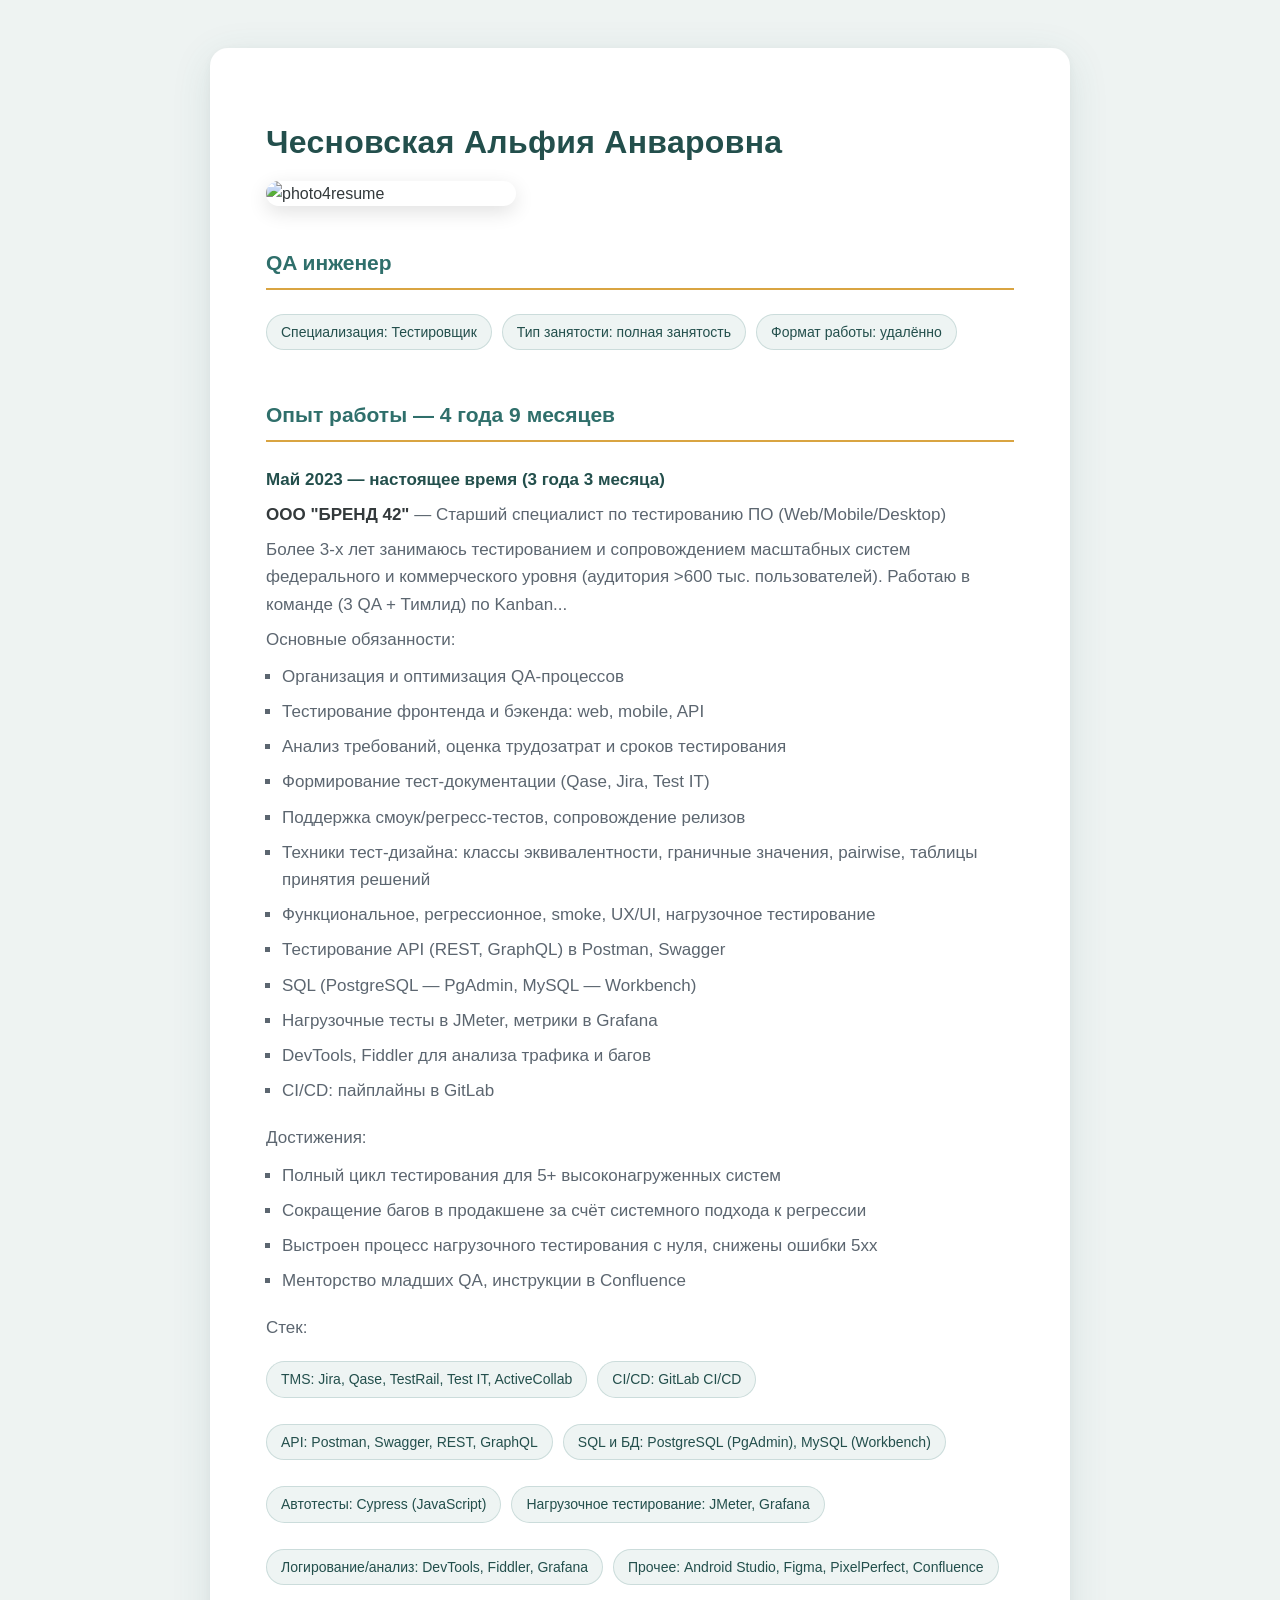
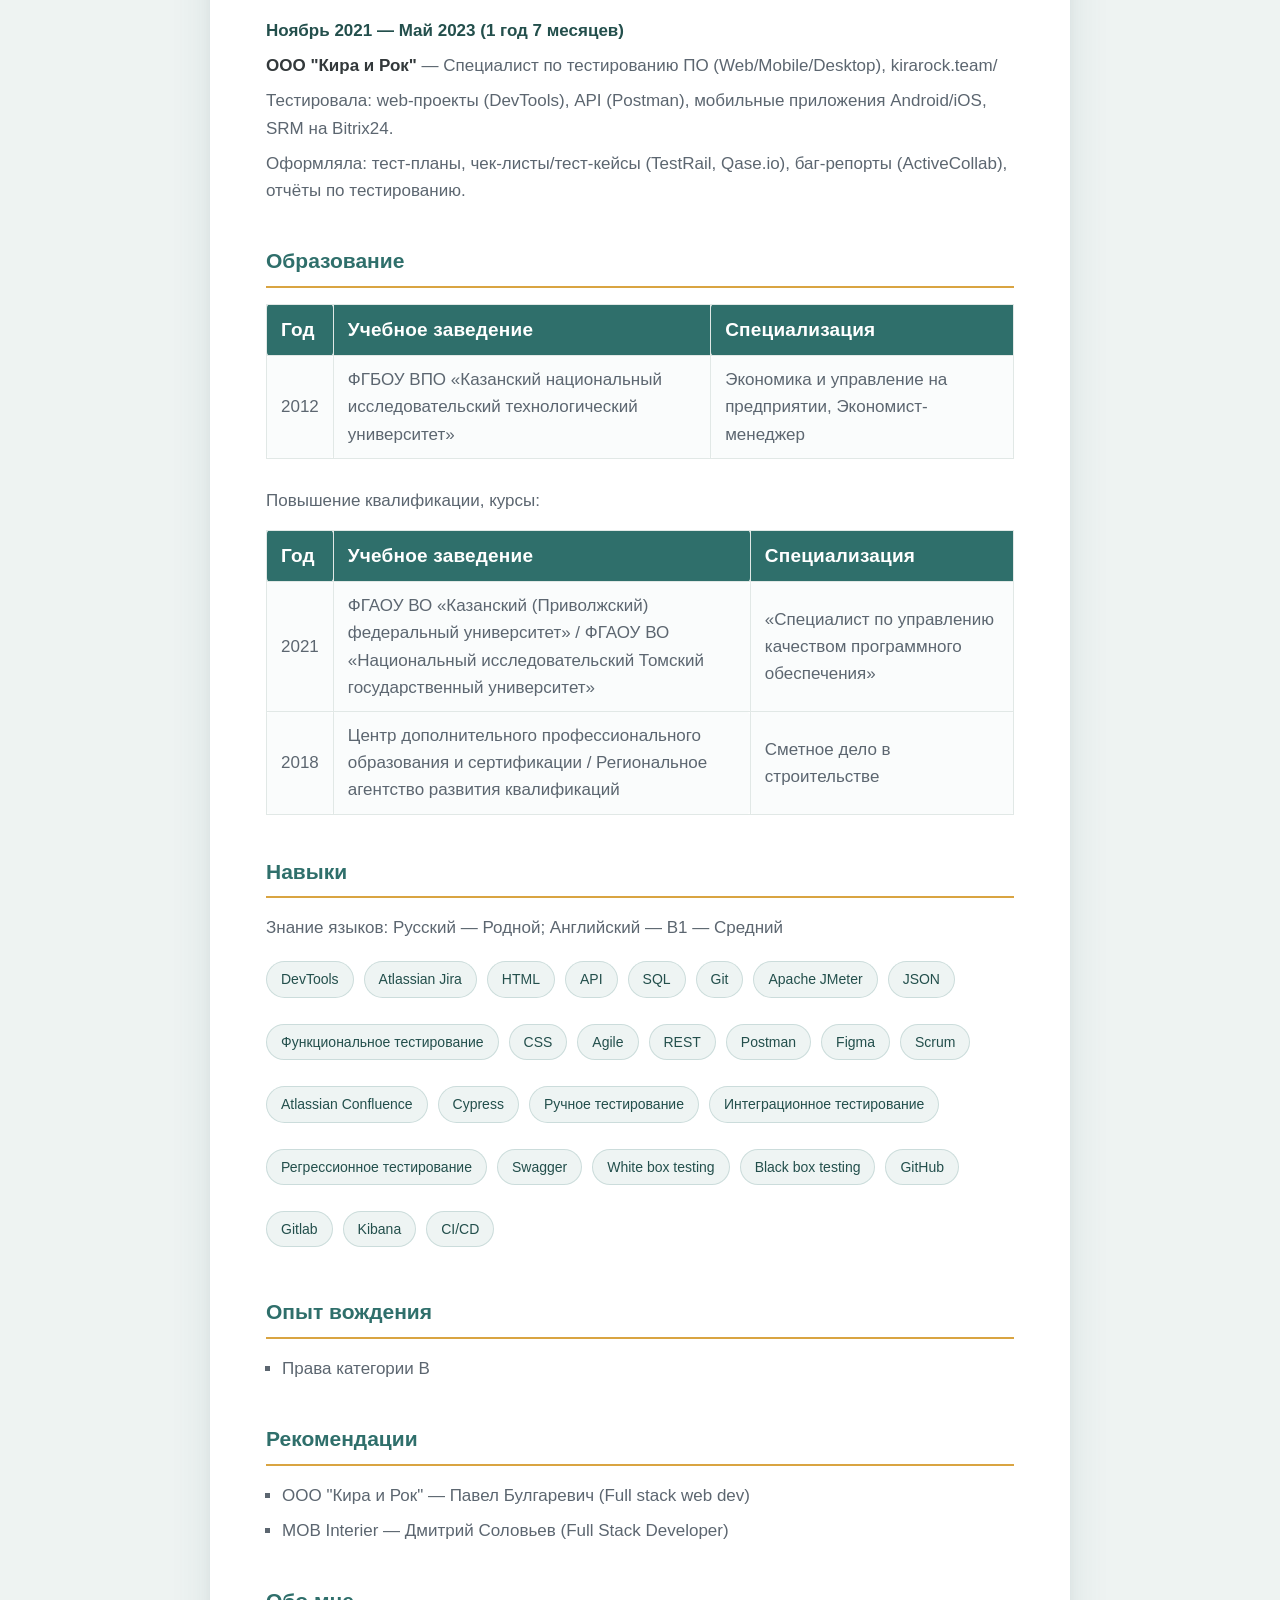
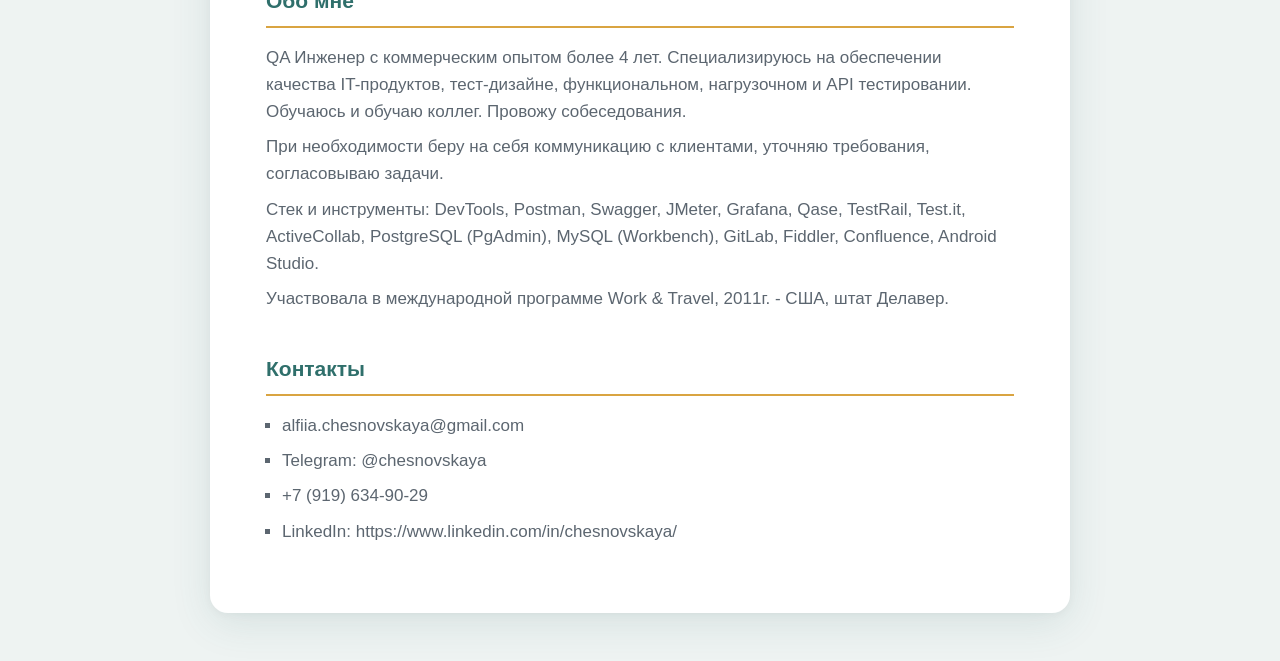
==== index.html @ e3690134 "Update index.html" ====
<!DOCTYPE html>
<html lang="ru">
<head>
    <meta charset="UTF-8">
    <meta http-equiv="X-UA-Compatible" content="IE=edge">
    <meta name="viewport" content="width=device-width, initial-scale=1.0">
    <title>Резюме📃</title>
    <link rel="stylesheet" href="styles.css">
</head>
<body>
  <h1 class="heading-top">Чесновская Альфия Анваровна</h1>
<img src="photo4resume.png" alt="photo4resume" width="250">

<h3 class="heading-middle">QA инженер</h3>
<ul type="square">
  <li class="italics par">Специализация: Тестировщик</li>
  <li class="italics par">Тип занятости: полная занятость</li>
  <li class="italics par">Формат работы: удалённо</li>
</ul>

<h3 class="heading-middle">Опыт работы — 4 года 9 месяцев</h3>

<h4 class="par">Май 2023 — настоящее время (3 года 3 месяца)</h4>
<p class="par"><strong>ООО "БРЕНД 42"</strong> — Старший специалист по тестированию ПО (Web/Mobile/Desktop)</p>
<p class="par">Более 3-х лет занимаюсь тестированием и сопровождением масштабных систем федерального и коммерческого уровня (аудитория >600 тыс. пользователей). Работаю в команде (3 QA + Тимлид) по Kanban...</p>
<p class="par">Основные обязанности:</p>
<ul type="square">
  <li class="par">Организация и оптимизация QA-процессов</li>
  <li class="par">Тестирование фронтенда и бэкенда: web, mobile, API</li>
  <li class="par">Анализ требований, оценка трудозатрат и сроков тестирования</li>
  <li class="par">Формирование тест-документации (Qase, Jira, Test IT)</li>
  <li class="par">Поддержка смоук/регресс-тестов, сопровождение релизов</li>
  <li class="par">Техники тест-дизайна: классы эквивалентности, граничные значения, pairwise, таблицы принятия решений</li>
  <li class="par">Функциональное, регрессионное, smoke, UX/UI, нагрузочное тестирование</li>
  <li class="par">Тестирование API (REST, GraphQL) в Postman, Swagger</li>
  <li class="par">SQL (PostgreSQL — PgAdmin, MySQL — Workbench)</li>
  <li class="par">Нагрузочные тесты в JMeter, метрики в Grafana</li>
  <li class="par">DevTools, Fiddler для анализа трафика и багов</li>
  <li class="par">CI/CD: пайплайны в GitLab</li>
</ul>
<p class="par">Достижения:</p>
<ul type="square">
  <li class="par">Полный цикл тестирования для 5+ высоконагруженных систем</li>
  <li class="par">Сокращение багов в продакшене за счёт системного подхода к регрессии</li>
  <li class="par">Выстроен процесс нагрузочного тестирования с нуля, снижены ошибки 5xx</li>
  <li class="par">Менторство младших QA, инструкции в Confluence</li>
</ul>
<p class="par">Стек:</p>
<ul type="square">
  <li class="italics par">TMS: Jira, Qase, TestRail, Test IT, ActiveCollab</li>
  <li class="italics par">CI/CD: GitLab CI/CD</li>
  <li class="italics par">API: Postman, Swagger, REST, GraphQL</li>
  <li class="italics par">SQL и БД: PostgreSQL (PgAdmin), MySQL (Workbench)</li>
  <li class="italics par">Автотесты: Cypress (JavaScript)</li>
  <li class="italics par">Нагрузочное тестирование: JMeter, Grafana</li>
  <li class="italics par">Логирование/анализ: DevTools, Fiddler, Grafana</li>
  <li class="italics par">Прочее: Android Studio, Figma, PixelPerfect, Confluence</li>
</ul>

<h4 class="par">Ноябрь 2021 — Май 2023 (1 год 7 месяцев)</h4>
<p class="par"><strong>ООО "Кира и Рок"</strong> — Специалист по тестированию ПО (Web/Mobile/Desktop), kirarock.team/</p>
<p class="par">Тестировала: web-проекты (DevTools), API (Postman), мобильные приложения Android/iOS, SRM на Bitrix24.</p>
<p class="par">Оформляла: тест-планы, чек-листы/тест-кейсы (TestRail, Qase.io), баг-репорты (ActiveCollab), отчёты по тестированию.</p>

<h3 class="heading-middle">Образование</h3>
<table>
  <tr><th class="par">Год</th><th class="par">Учебное заведение</th><th class="par">Специализация</th></tr>
  <tr>
    <td class="par">2012</td>
    <td class="par">ФГБОУ ВПО «Казанский национальный исследовательский технологический университет»</td>
    <td class="par">Экономика и управление на предприятии, Экономист-менеджер</td>
  </tr>
</table>

<p class="par">Повышение квалификации, курсы:</p>
<table>
  <tr><th class="par">Год</th><th class="par">Учебное заведение</th><th class="par">Специализация</th></tr>
  <tr>
    <td class="par">2021</td>
    <td class="par">ФГАОУ ВО «Казанский (Приволжский) федеральный университет» / ФГАОУ ВО «Национальный исследовательский Томский государственный университет»</td>
    <td class="par">«Специалист по управлению качеством программного обеспечения»</td>
  </tr>
  <tr>
    <td class="par">2018</td>
    <td class="par">Центр дополнительного профессионального образования и сертификации / Региональное агентство развития квалификаций</td>
    <td class="par">Сметное дело в строительстве</td>
  </tr>
</table>

<h3 class="heading-middle">Навыки</h3>
<p class="par">Знание языков: Русский — Родной; Английский — B1 — Средний</p>
<ul type="square">
  <li class="italics par">DevTools</li>
  <li class="italics par">Atlassian Jira</li>
  <li class="italics par">HTML</li>
  <li class="italics par">API</li>
  <li class="italics par">SQL</li>
  <li class="italics par">Git</li>
  <li class="italics par">Apache JMeter</li>
  <li class="italics par">JSON</li>
  <li class="italics par">Функциональное тестирование</li>
  <li class="italics par">CSS</li>
  <li class="italics par">Agile</li>
  <li class="italics par">REST</li>
  <li class="italics par">Postman</li>
  <li class="italics par">Figma</li>
  <li class="italics par">Scrum</li>
  <li class="italics par">Atlassian Confluence</li>
  <li class="italics par">Cypress</li>
  <li class="italics par">Ручное тестирование</li>
  <li class="italics par">Интеграционное тестирование</li>
  <li class="italics par">Регрессионное тестирование</li>
  <li class="italics par">Swagger</li>
  <li class="italics par">White box testing</li>
  <li class="italics par">Black box testing</li>
  <li class="italics par">GitHub</li>
  <li class="italics par">Gitlab</li>
  <li class="italics par">Kibana</li>
  <li class="italics par">CI/CD</li>
</ul>

<h3 class="heading-middle">Опыт вождения</h3>
        <ul type="square">
            <li class="par">Права категории B</li>
        </ul>

<h3 class="heading-middle">Рекомендации</h3>
<ul type="square">
  <li class="par">ООО "Кира и Рок" — Павел Булгаревич (Full stack web dev)</li>
  <li class="par">MOB Interier — Дмитрий Соловьев (Full Stack Developer)</li>
</ul>

<h3 class="heading-middle">Обо мне</h3>
   <p class="par">QA Инженер с коммерческим опытом более 4 лет. Специализируюсь на обеспечении качества IT-продуктов, тест-дизайне, функциональном, нагрузочном и API тестировании. Обучаюсь и обучаю коллег. Провожу собеседования.</p>
   <p class="par">При необходимости беру на себя коммуникацию с клиентами, уточняю требования, согласовываю задачи.</p>
   <p class="par">Стек и инструменты: DevTools, Postman, Swagger, JMeter, Grafana, Qase, TestRail, Test.it, ActiveCollab, PostgreSQL (PgAdmin), MySQL (Workbench), GitLab, Fiddler, Confluence, Android Studio.</p>
   <p class="par">Участвовала в международной программе Work & Travel, 2011г. - США, штат Делавер.</p>

<h3 class="heading-middle">Контакты</h3>
<ul type="square">
    <li class="par">alfiia.chesnovskaya@gmail.com</li>
   <li class="par">Telegram: @chesnovskaya</li>
   <li class="par">+7 (919) 634-90-29</li>
   <li class="par">LinkedIn: https://www.linkedin.com/in/chesnovskaya/</li>
</ul>
</body>
</html>
---- styles.css ----
:root {
      --color-bg: #eef3f2;
      --color-card: #ffffff;
      --color-primary: #2f6f6b;
      --color-primary-dark: #234f4c;
      --color-secondary: #d9a441;
      --color-text: #33393b;
      --color-text-light: #5c6670;
      --color-border: #e1e8e6;
}

* {
      box-sizing: border-box;
}

html {
      background: var(--color-bg);
}

body {
      background: var(--color-card);
      color: var(--color-text);
      font-family: "Segoe UI", Roboto, "Helvetica Neue", Arial, sans-serif;
      line-height: 1.6;
      max-width: 860px;
      margin: 48px auto;
      padding: 48px 56px;
      border-radius: 18px;
      box-shadow: 0 10px 40px rgba(47, 111, 107, 0.12), 0 2px 8px rgba(0, 0, 0, 0.04);
}

img {
      display: block;
      max-width: 100%;
      height: auto;
      border-radius: 16px;
      box-shadow: 0 6px 20px rgba(0, 0, 0, 0.12);
      margin: 12px 0 24px;
}

.heading-top {
      color: var(--color-primary-dark);
      font-size: 32px;
      font-weight: 700;
      margin-bottom: 4px;
      letter-spacing: 0.3px;
}

.heading-middle {
      color: var(--color-primary);
      font-size: 21px;
      font-weight: 600;
      margin-top: 40px;
      margin-bottom: 16px;
      padding-bottom: 8px;
      border-bottom: 2px solid var(--color-secondary);
}

h4.par {
      font-size: 17px;
      font-weight: 700;
      color: var(--color-primary-dark);
      margin-top: 24px;
      margin-bottom: 6px;
}

.par {
      color: var(--color-text-light);
      font-size: 17px;
      margin: 8px 0;
}

.italics {
      font-style: italic;
}

strong {
      color: var(--color-text);
}

ul[type="square"] {
      margin: 10px 0 20px;
      padding-left: 16px;
}

ul[type="square"] li.par:not(.italics) {
      margin-bottom: 8px;
}

ul[type="square"]:has(li.italics.par) {
      list-style: none;
      padding-left: 0;
      display: flex;
      flex-wrap: wrap;
      gap: 10px;
      margin: 12px 0 24px;
}

li.italics.par {
      font-style: normal;
      background: rgba(47, 111, 107, 0.08);
      color: var(--color-primary-dark);
      padding: 6px 14px;
      border-radius: 999px;
      font-size: 14px;
      border: 1px solid rgba(47, 111, 107, 0.18);
      transition: background 0.2s ease, transform 0.2s ease, color 0.2s ease;
}

li.italics.par:hover {
      background: var(--color-secondary);
      color: #ffffff;
      border-color: var(--color-secondary);
      transform: translateY(-2px);
}

table {
      width: 100%;
      border-collapse: collapse;
      margin: 16px 0 28px;
      font-size: 15px;
}

table, th, td {
      border: 1px solid var(--color-border);
      border-radius: 4px;
}

th {
      background: var(--color-primary);
      color: #ffffff;
      font-weight: 600;
      text-align: left;
      padding: 10px 14px;
}

td {
      padding: 10px 14px;
      background: #fafcfc;
}

tr:hover td {
      background: rgba(217, 164, 65, 0.08);
}

a {
      color: var(--color-primary);
      text-decoration: none;
      border-bottom: 1px solid transparent;
      transition: border-color 0.2s ease, color 0.2s ease;
}

a:hover {
      color: var(--color-secondary);
      border-bottom-color: var(--color-secondary);
}

@media (max-width: 640px) {
      body {
              margin: 0;
              padding: 28px 20px;
              border-radius: 0;
              box-shadow: none;
      }

  .heading-top {
          font-size: 26px;
  }

  .heading-middle {
          font-size: 18px;
          margin-top: 28px;
  }

  .par {
          font-size: 15px;
  }

  img {
          max-width: 160px;
  }

  table {
          display: block;
          overflow-x: auto;
          white-space: nowrap;
  }

  li.italics.par {
          font-size: 13px;
          padding: 5px 12px;
  }
}

th.par {
        color: #ffffff;
        font-size: 19px;
        font-weight: 700;
        letter-spacing: 0.2px;
}

@media (max-width: 640px) {
        th.par {
                  font-size: 16px;
        }
}
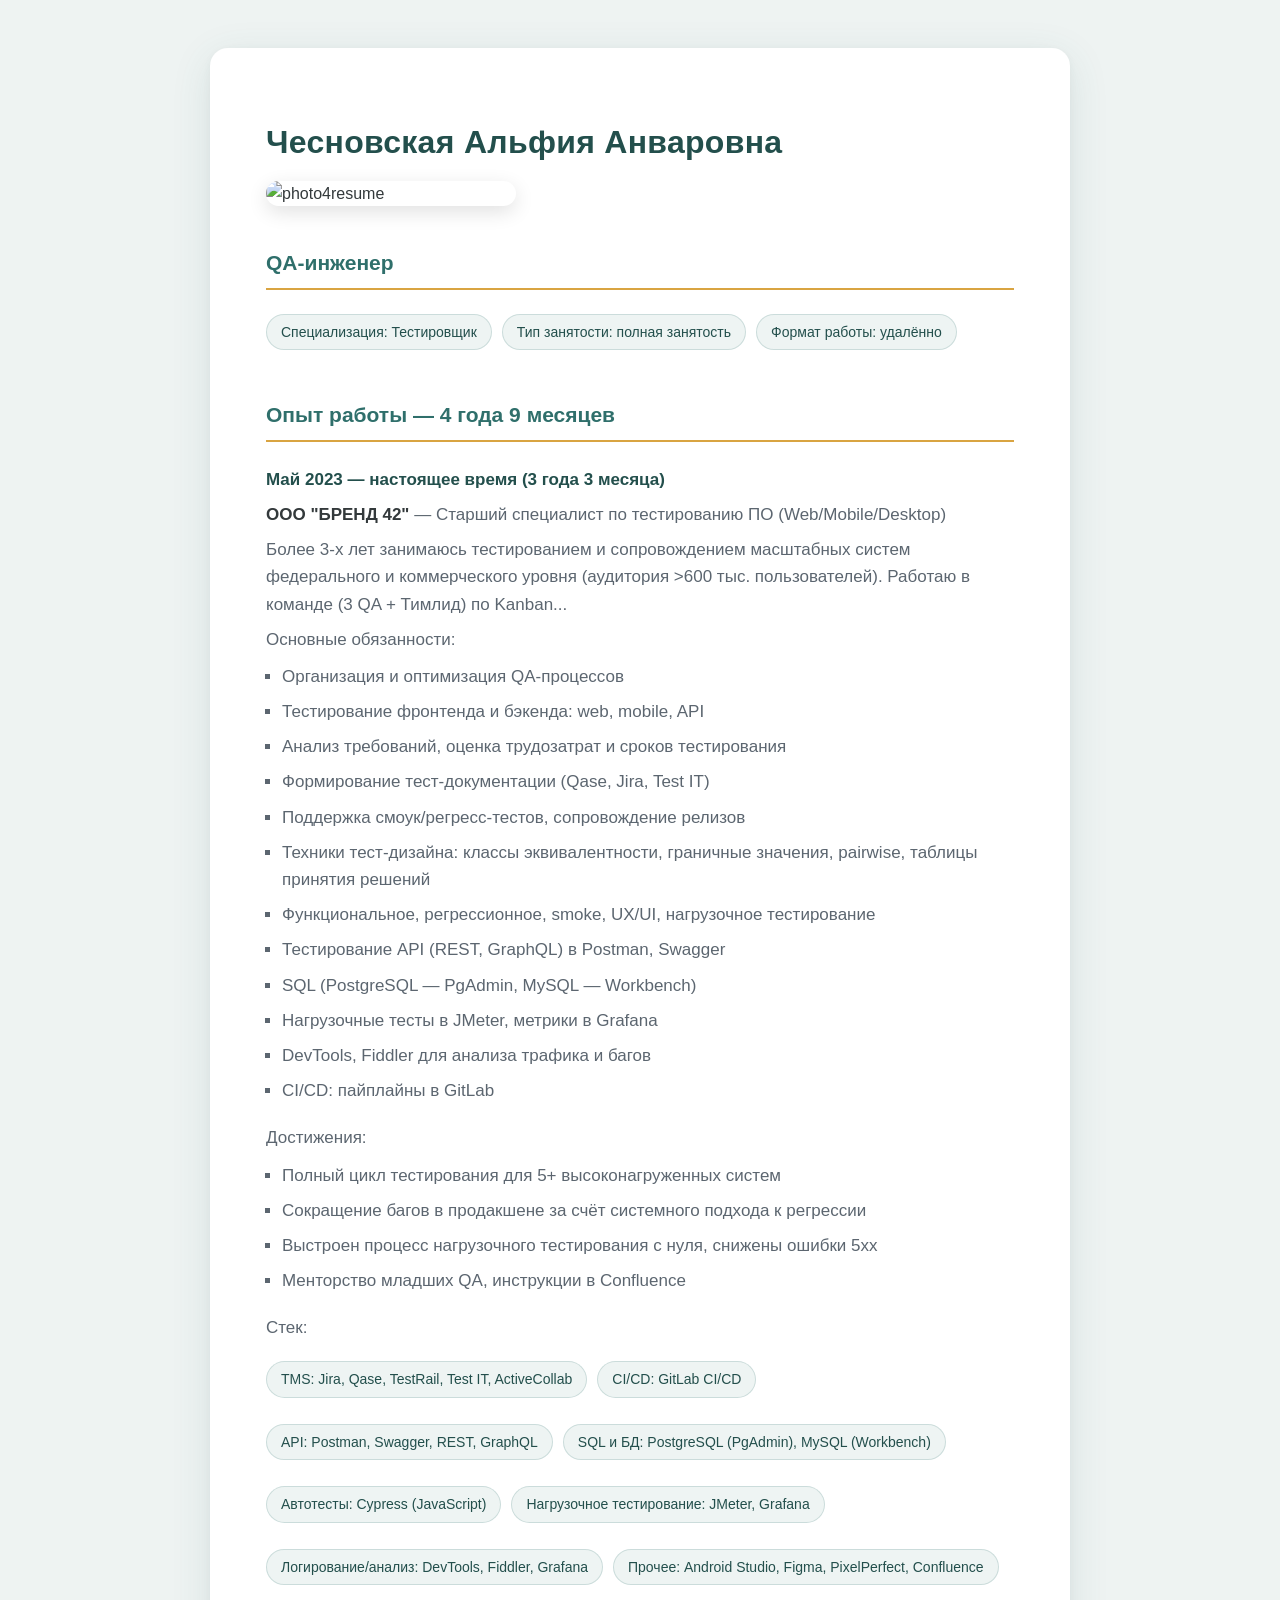
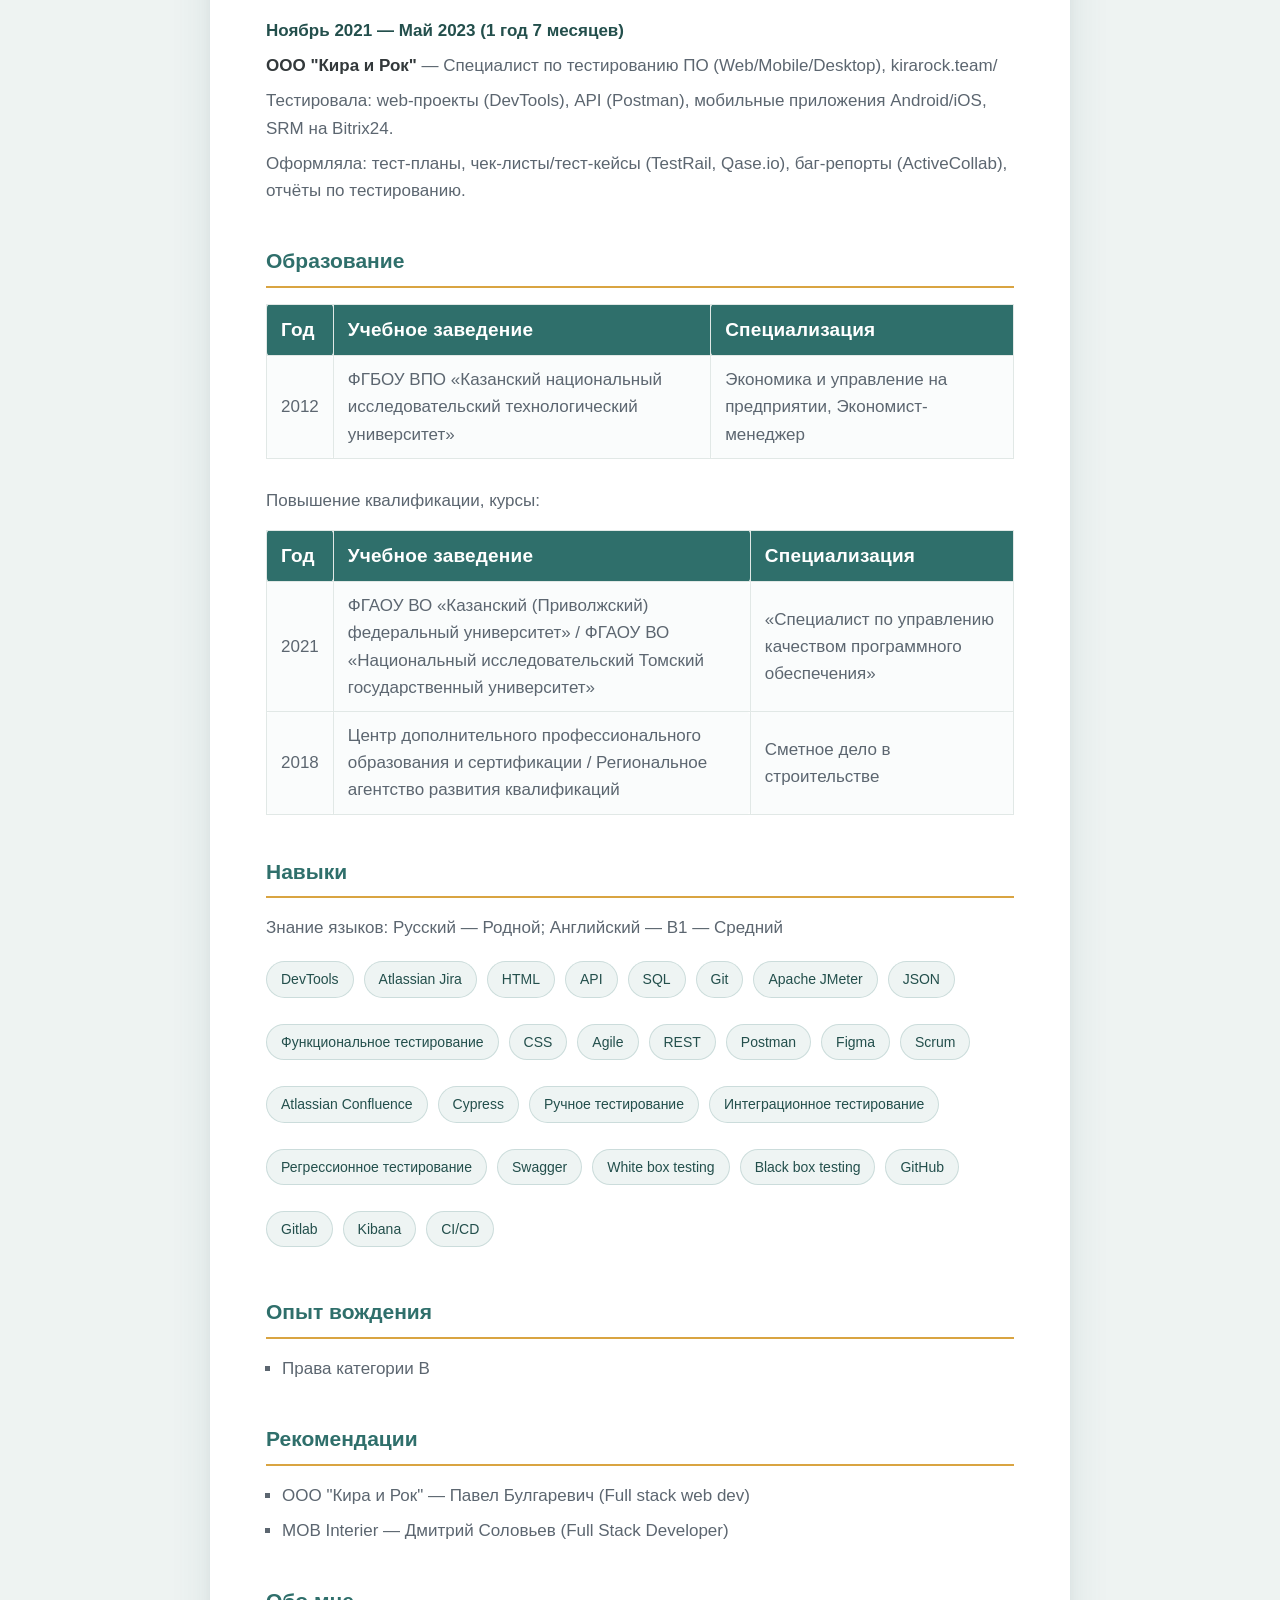
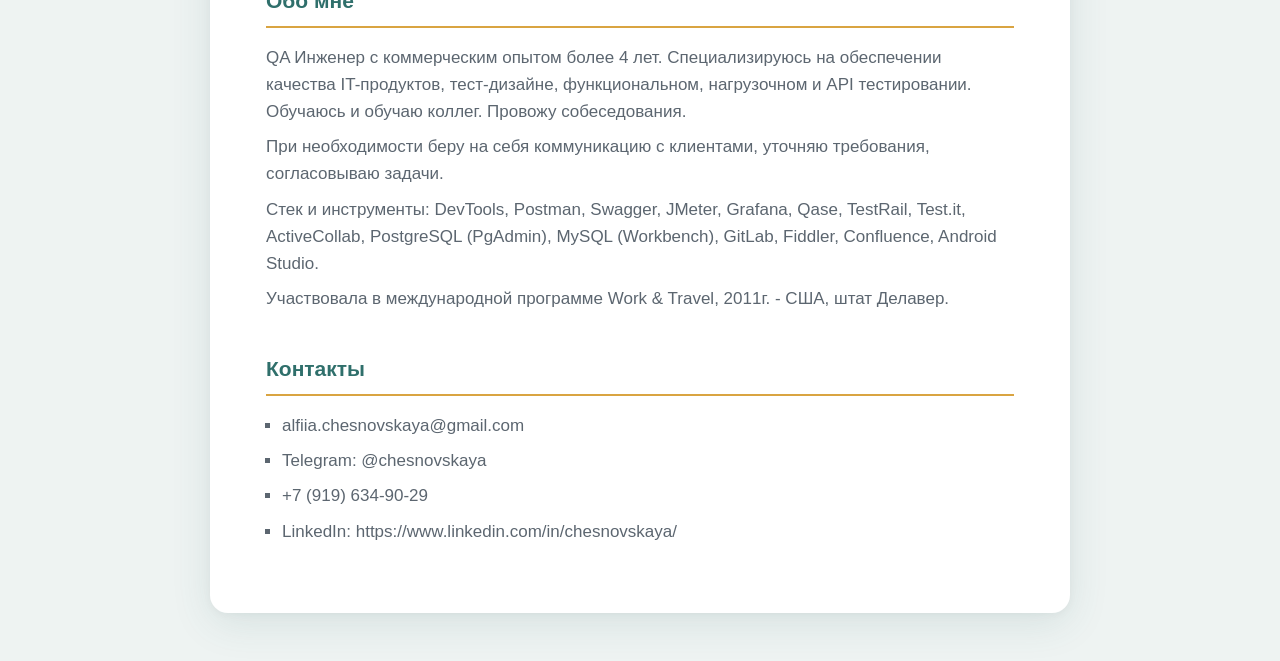
==== commit 5467c782: "Update QA инженер.html" ====
--- a/index.html
+++ b/index.html
@@ -11,7 +11,7 @@
   <h1 class="heading-top">Чесновская Альфия Анваровна</h1>
 <img src="photo4resume.png" alt="photo4resume" width="250">
 
-<h3 class="heading-middle">QA инженер</h3>
+<h3 class="heading-middle">QA-инженер</h3>
 <ul type="square">
   <li class="italics par">Специализация: Тестировщик</li>
   <li class="italics par">Тип занятости: полная занятость</li>
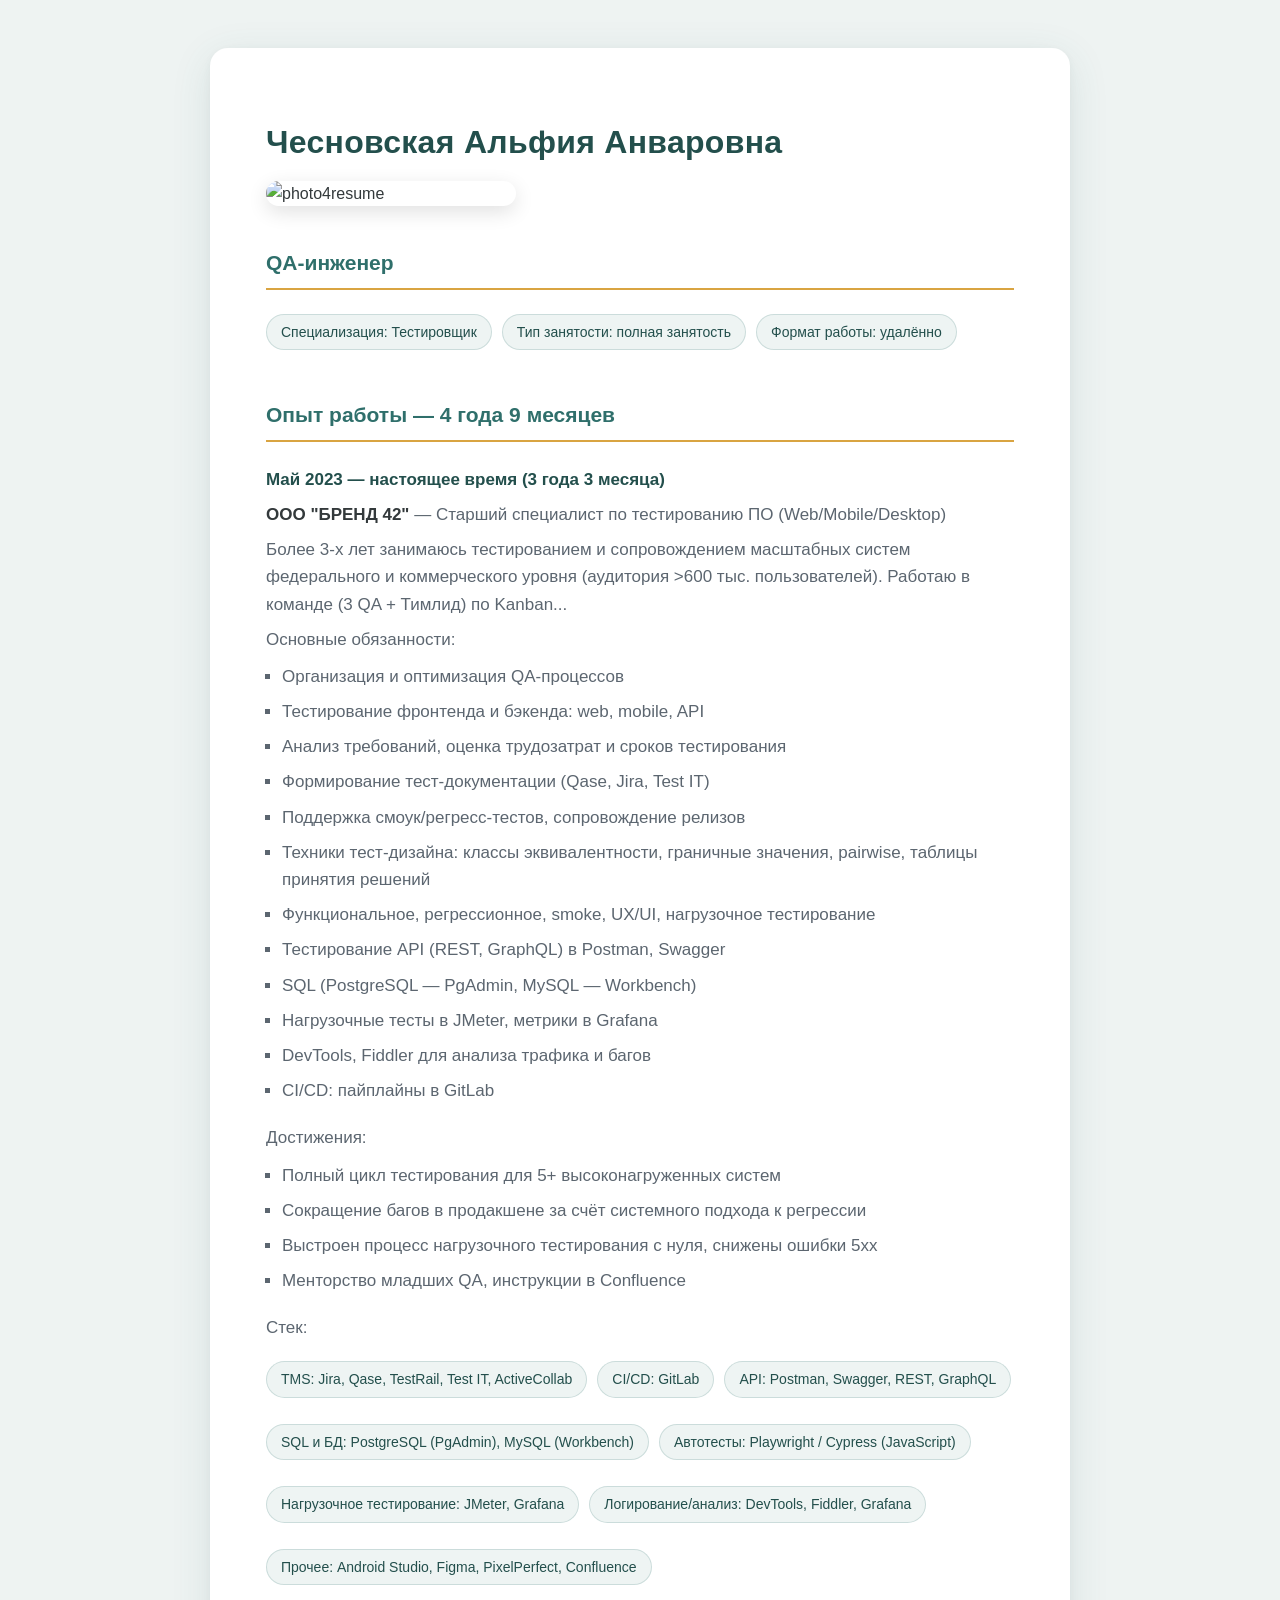
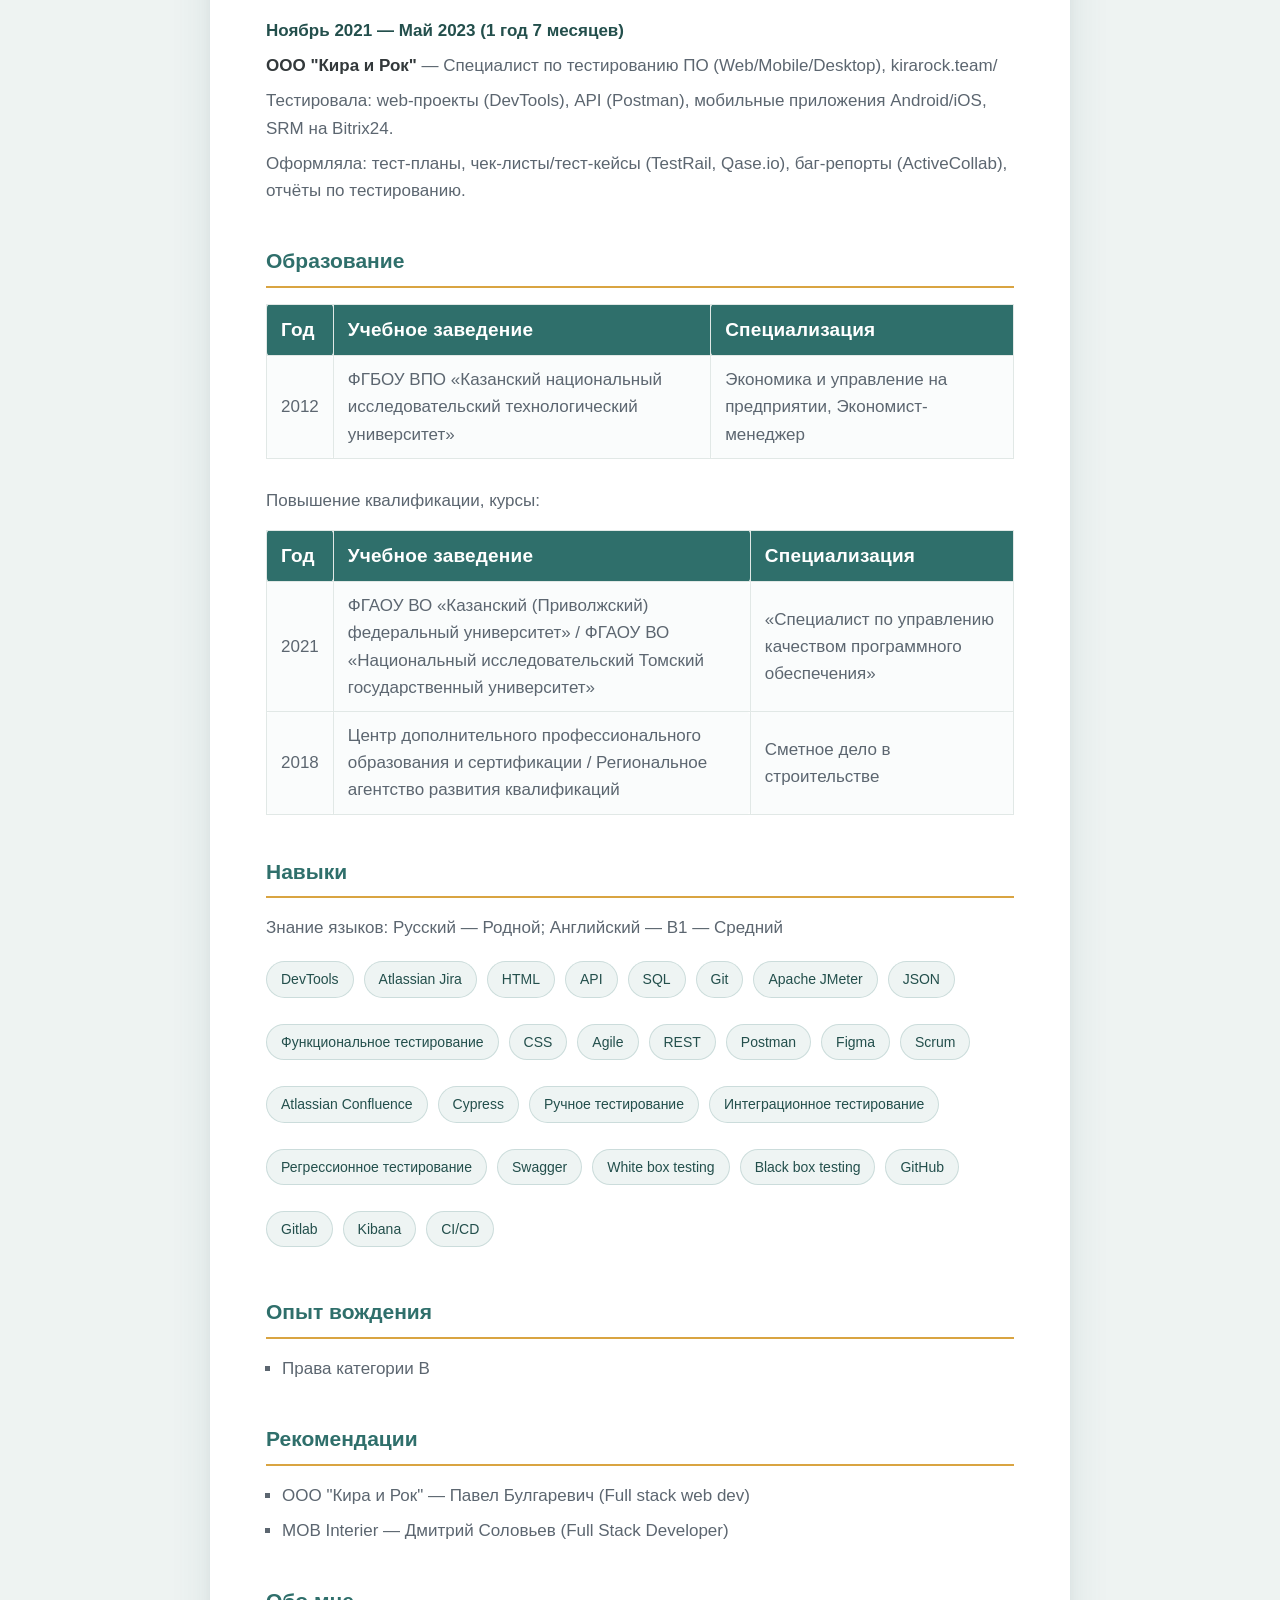
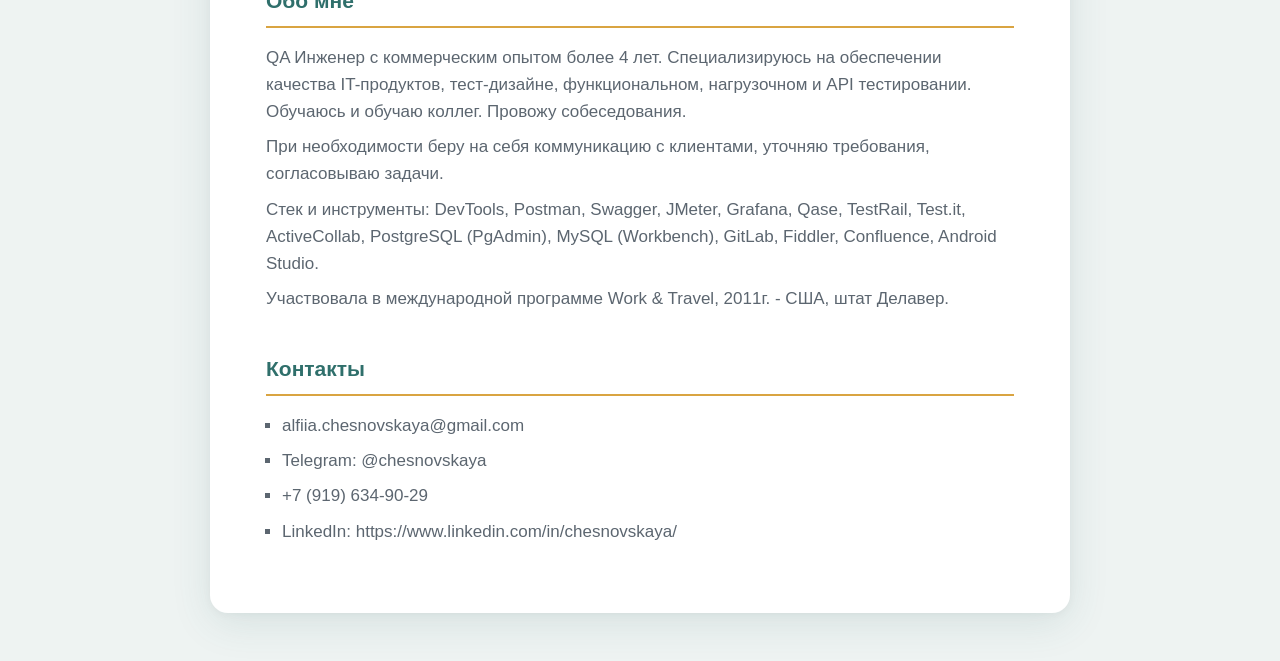
==== commit 9a53f27e: "Update index.html" ====
--- a/index.html
+++ b/index.html
@@ -48,10 +48,10 @@
 <p class="par">Стек:</p>
 <ul type="square">
   <li class="italics par">TMS: Jira, Qase, TestRail, Test IT, ActiveCollab</li>
-  <li class="italics par">CI/CD: GitLab CI/CD</li>
+  <li class="italics par">CI/CD: GitLab </li>
   <li class="italics par">API: Postman, Swagger, REST, GraphQL</li>
   <li class="italics par">SQL и БД: PostgreSQL (PgAdmin), MySQL (Workbench)</li>
-  <li class="italics par">Автотесты: Cypress (JavaScript)</li>
+  <li class="italics par">Автотесты: Playwright / Cypress (JavaScript)</li>
   <li class="italics par">Нагрузочное тестирование: JMeter, Grafana</li>
   <li class="italics par">Логирование/анализ: DevTools, Fiddler, Grafana</li>
   <li class="italics par">Прочее: Android Studio, Figma, PixelPerfect, Confluence</li>
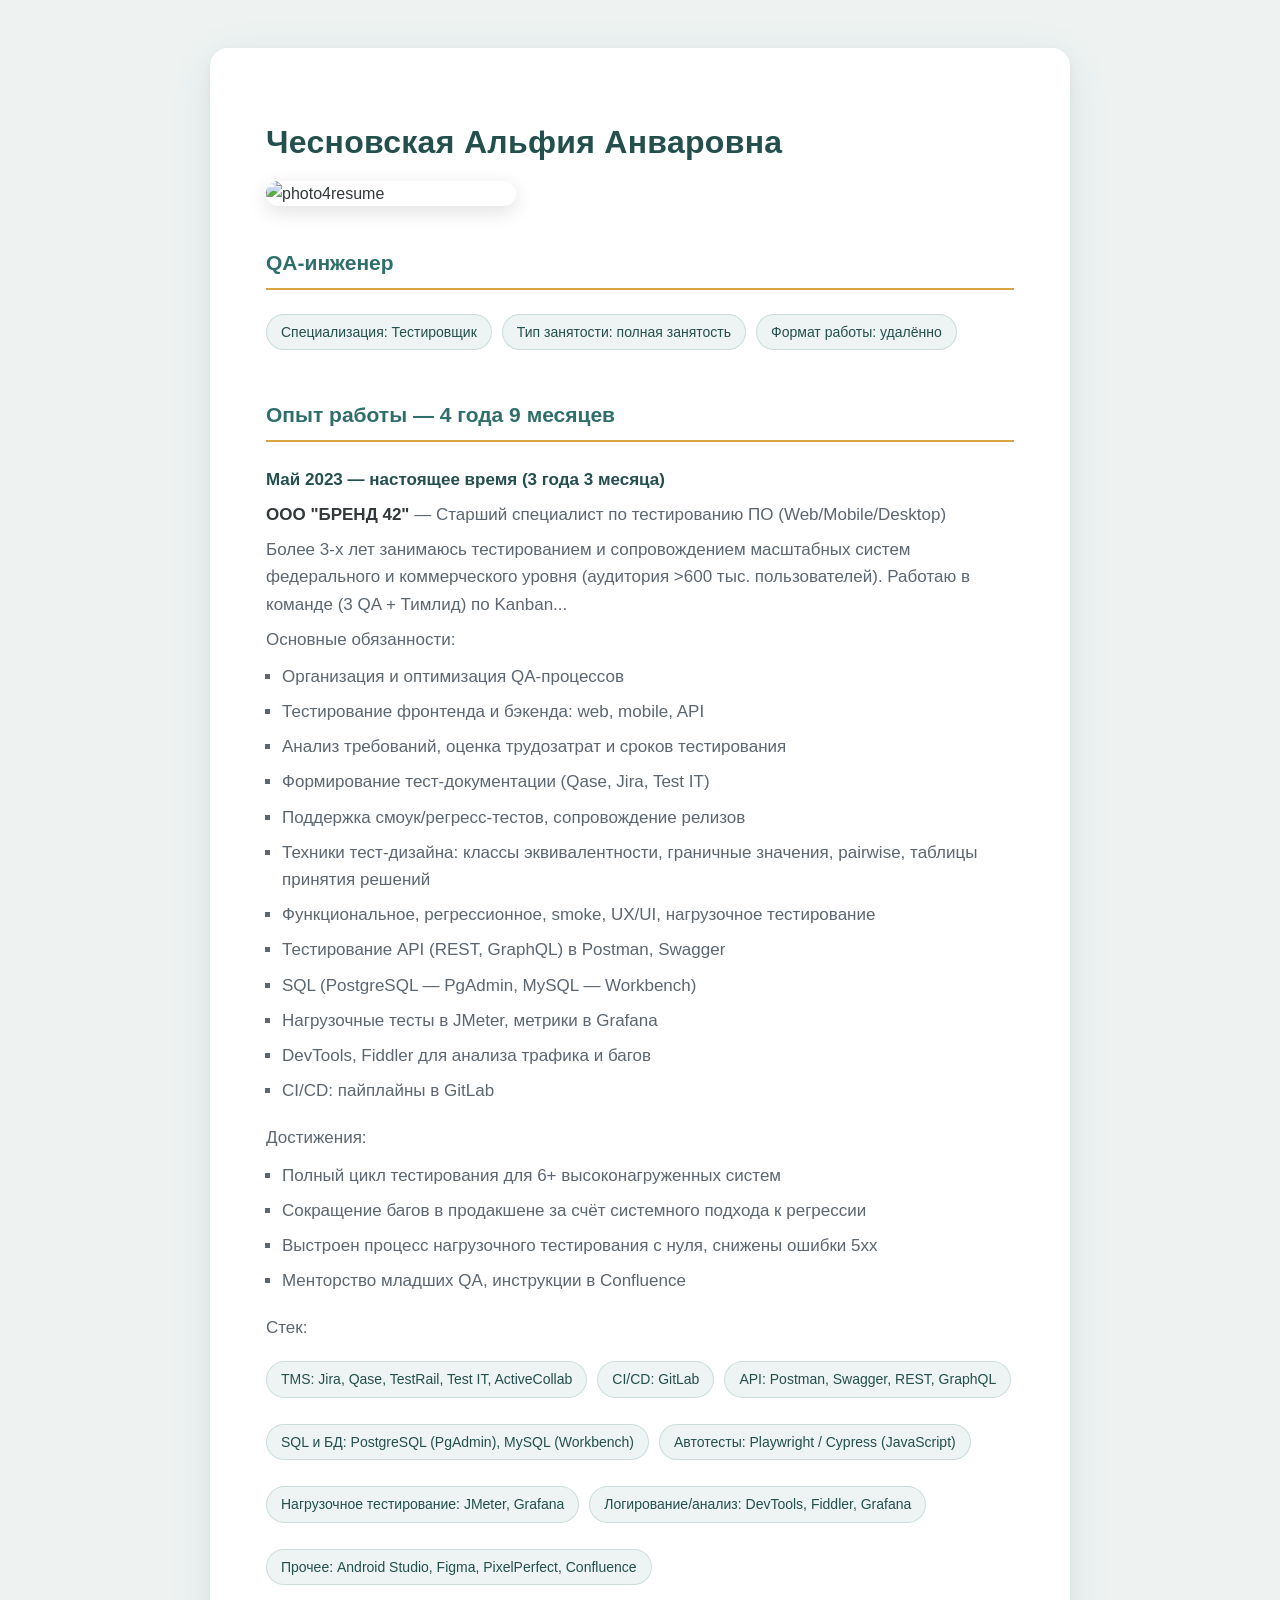
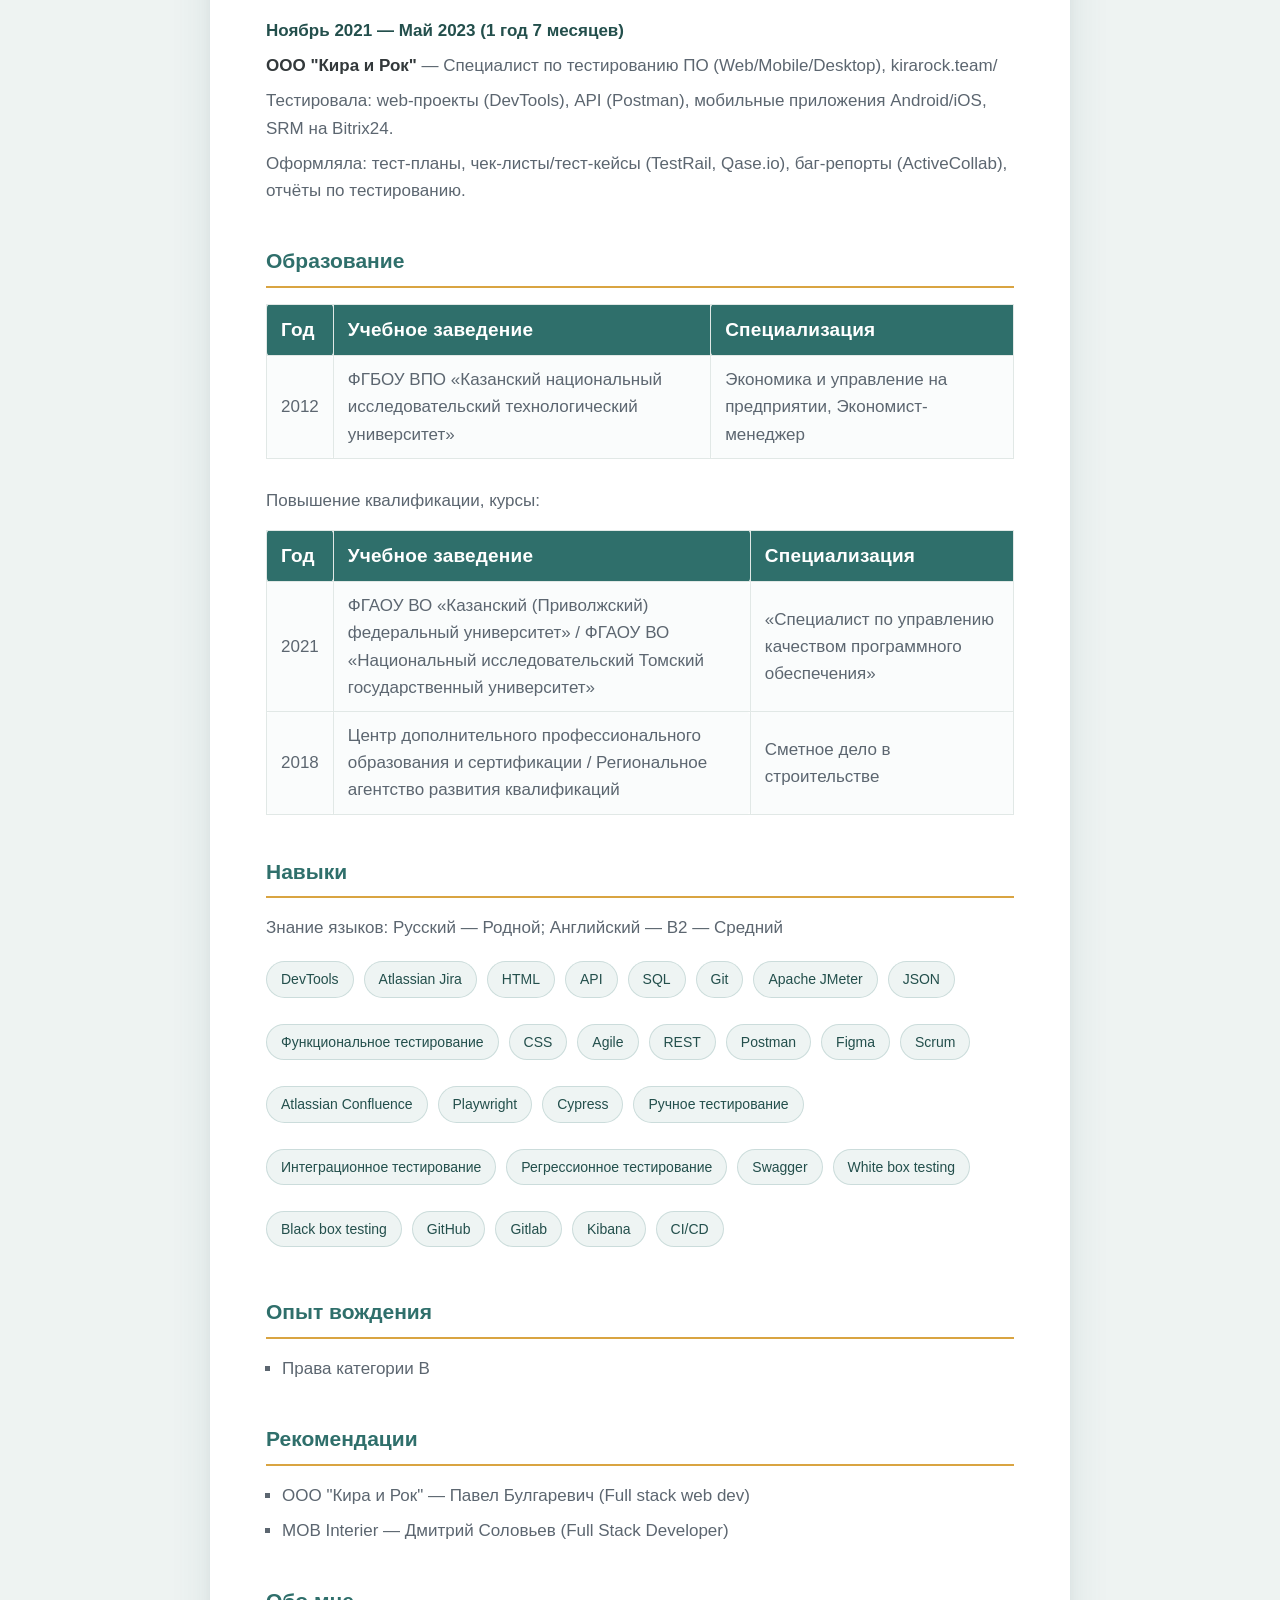
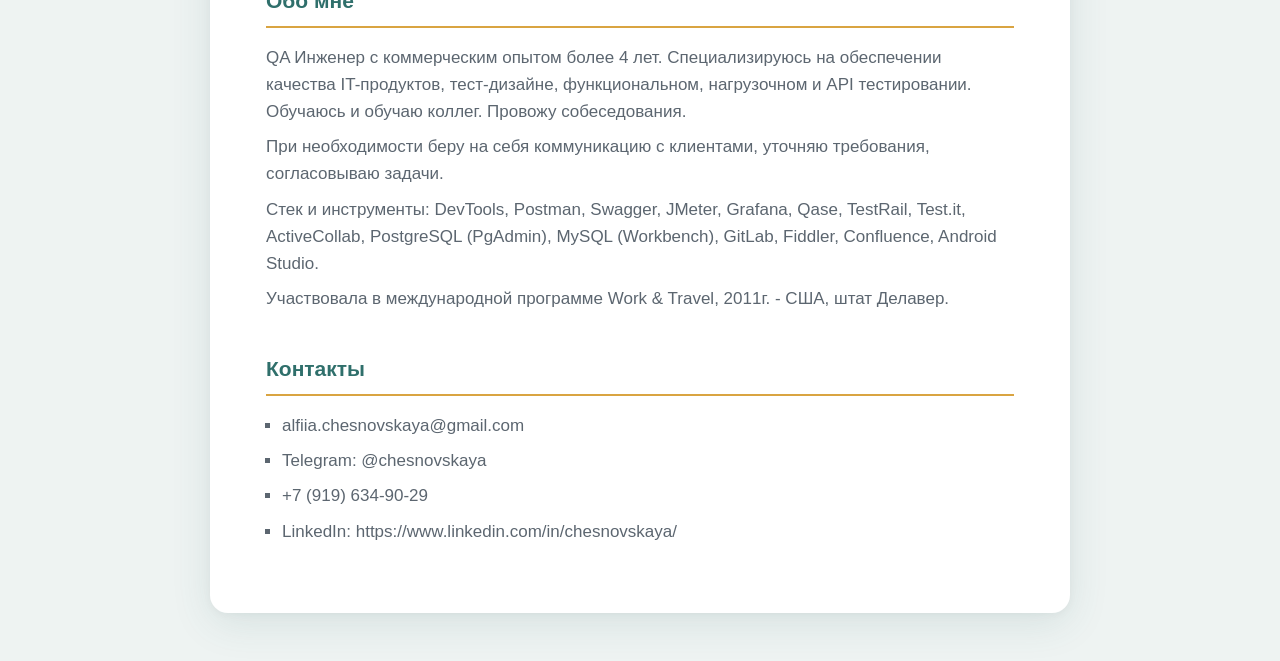
==== commit 2aa74b81: "Update index.html" ====
--- a/index.html
+++ b/index.html
@@ -40,7 +40,7 @@
 </ul>
 <p class="par">Достижения:</p>
 <ul type="square">
-  <li class="par">Полный цикл тестирования для 5+ высоконагруженных систем</li>
+  <li class="par">Полный цикл тестирования для 6+ высоконагруженных систем</li>
   <li class="par">Сокращение багов в продакшене за счёт системного подхода к регрессии</li>
   <li class="par">Выстроен процесс нагрузочного тестирования с нуля, снижены ошибки 5xx</li>
   <li class="par">Менторство младших QA, инструкции в Confluence</li>
@@ -88,7 +88,7 @@
 </table>
 
 <h3 class="heading-middle">Навыки</h3>
-<p class="par">Знание языков: Русский — Родной; Английский — B1 — Средний</p>
+<p class="par">Знание языков: Русский — Родной; Английский — B2 — Средний</p>
 <ul type="square">
   <li class="italics par">DevTools</li>
   <li class="italics par">Atlassian Jira</li>
@@ -106,6 +106,7 @@
   <li class="italics par">Figma</li>
   <li class="italics par">Scrum</li>
   <li class="italics par">Atlassian Confluence</li>
+  <li class="italics par">Playwright</li>
   <li class="italics par">Cypress</li>
   <li class="italics par">Ручное тестирование</li>
   <li class="italics par">Интеграционное тестирование</li>
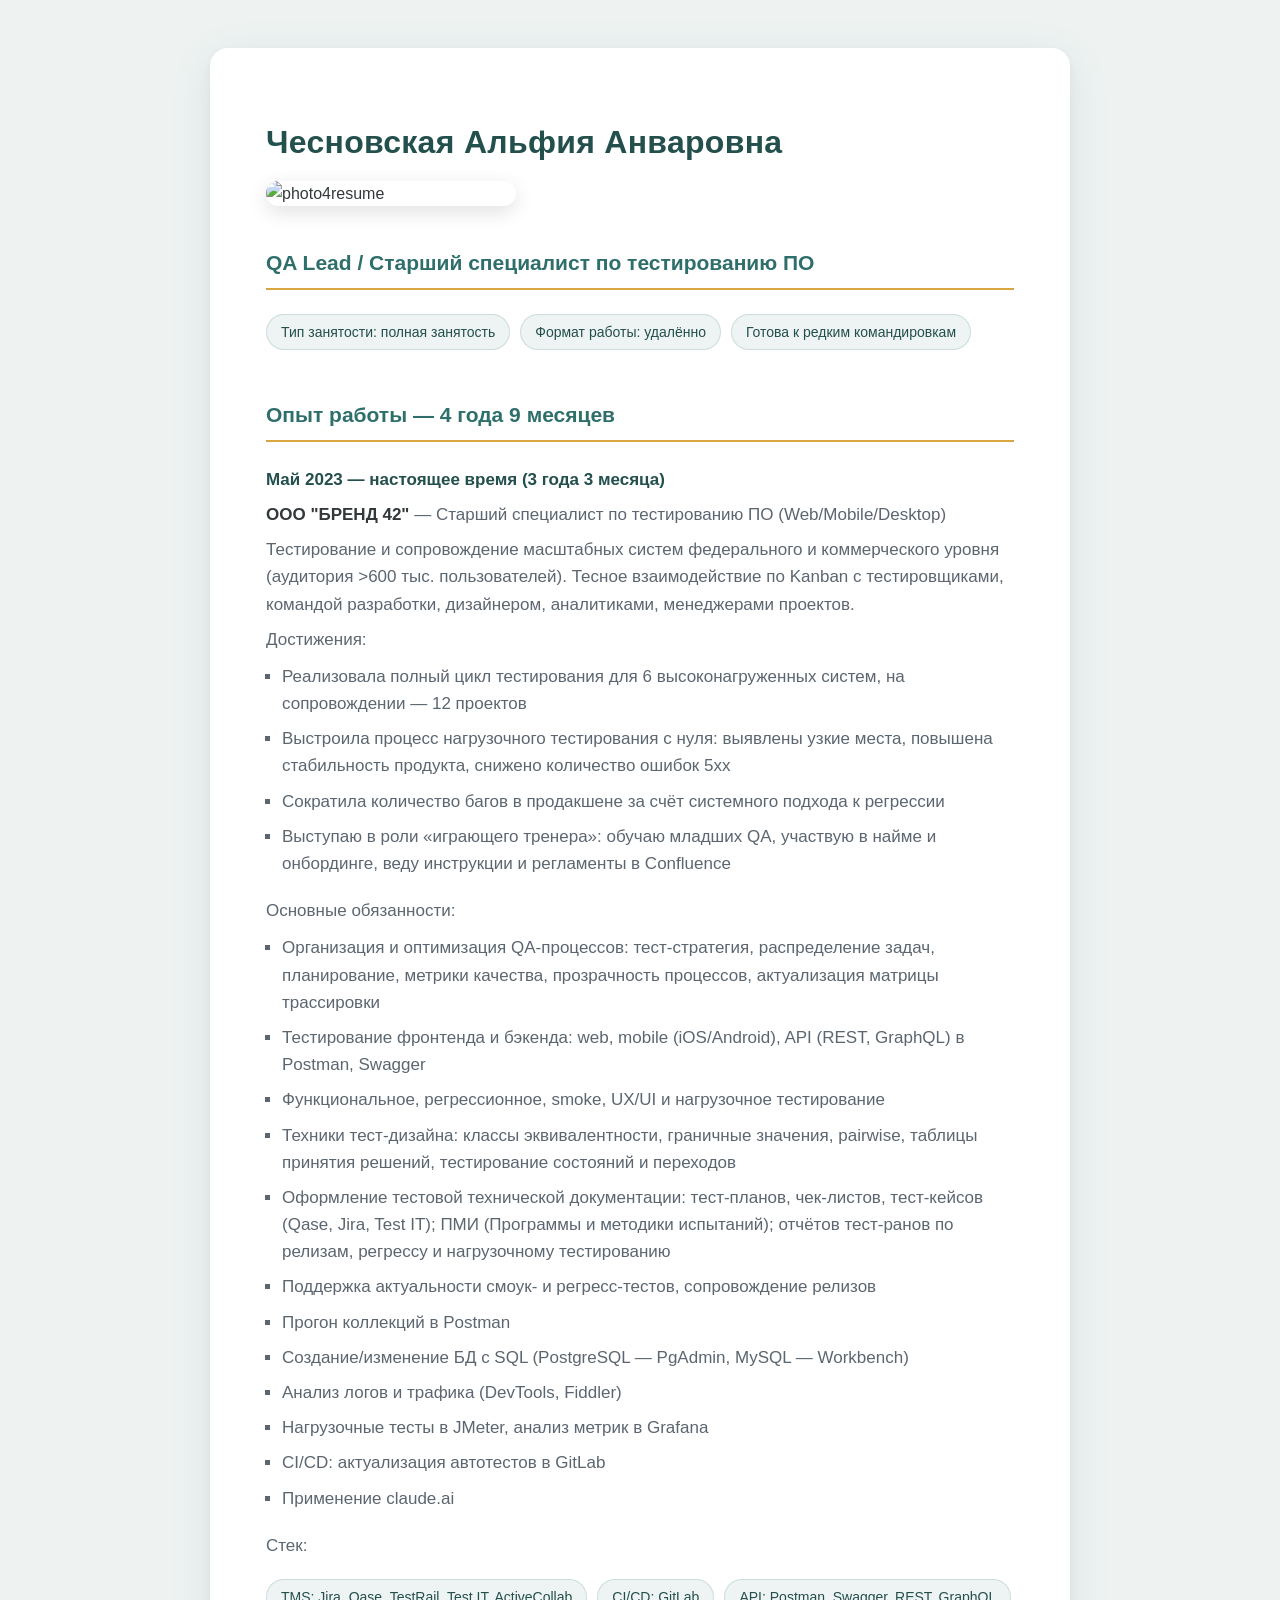
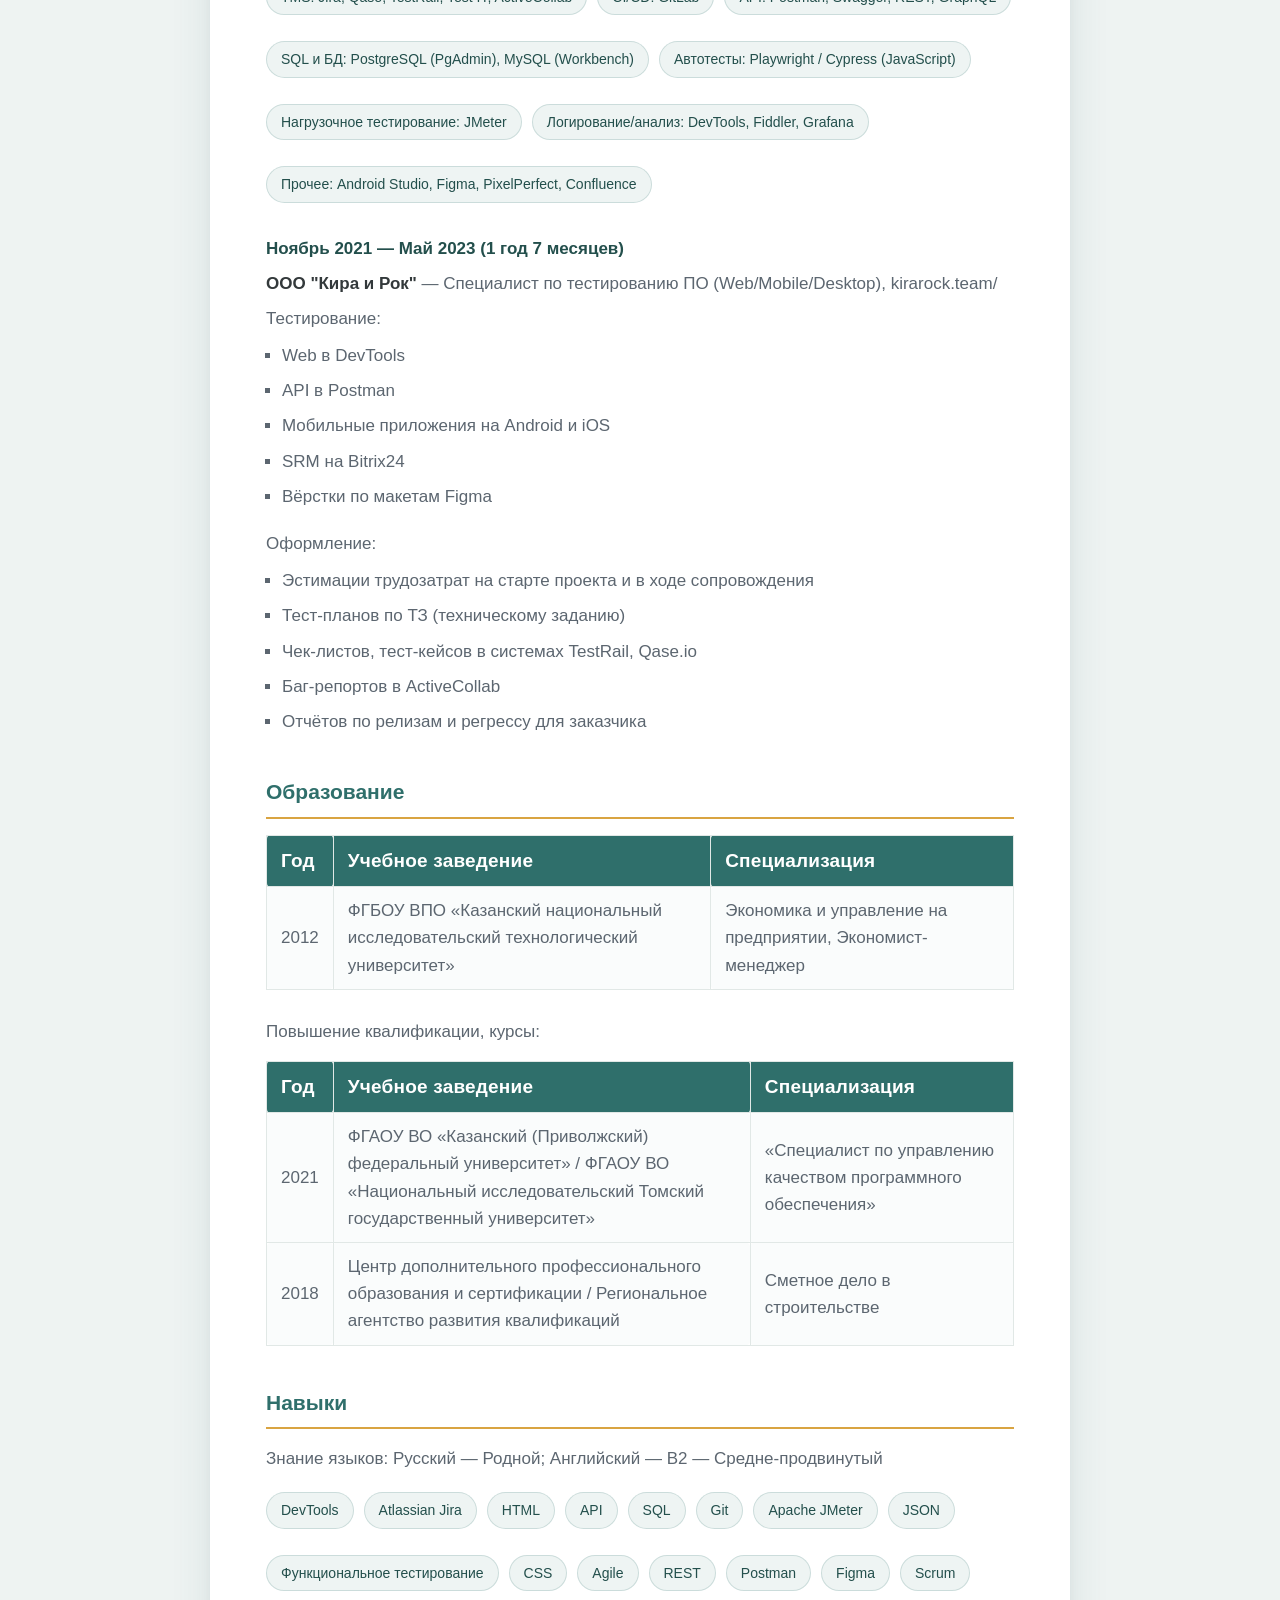
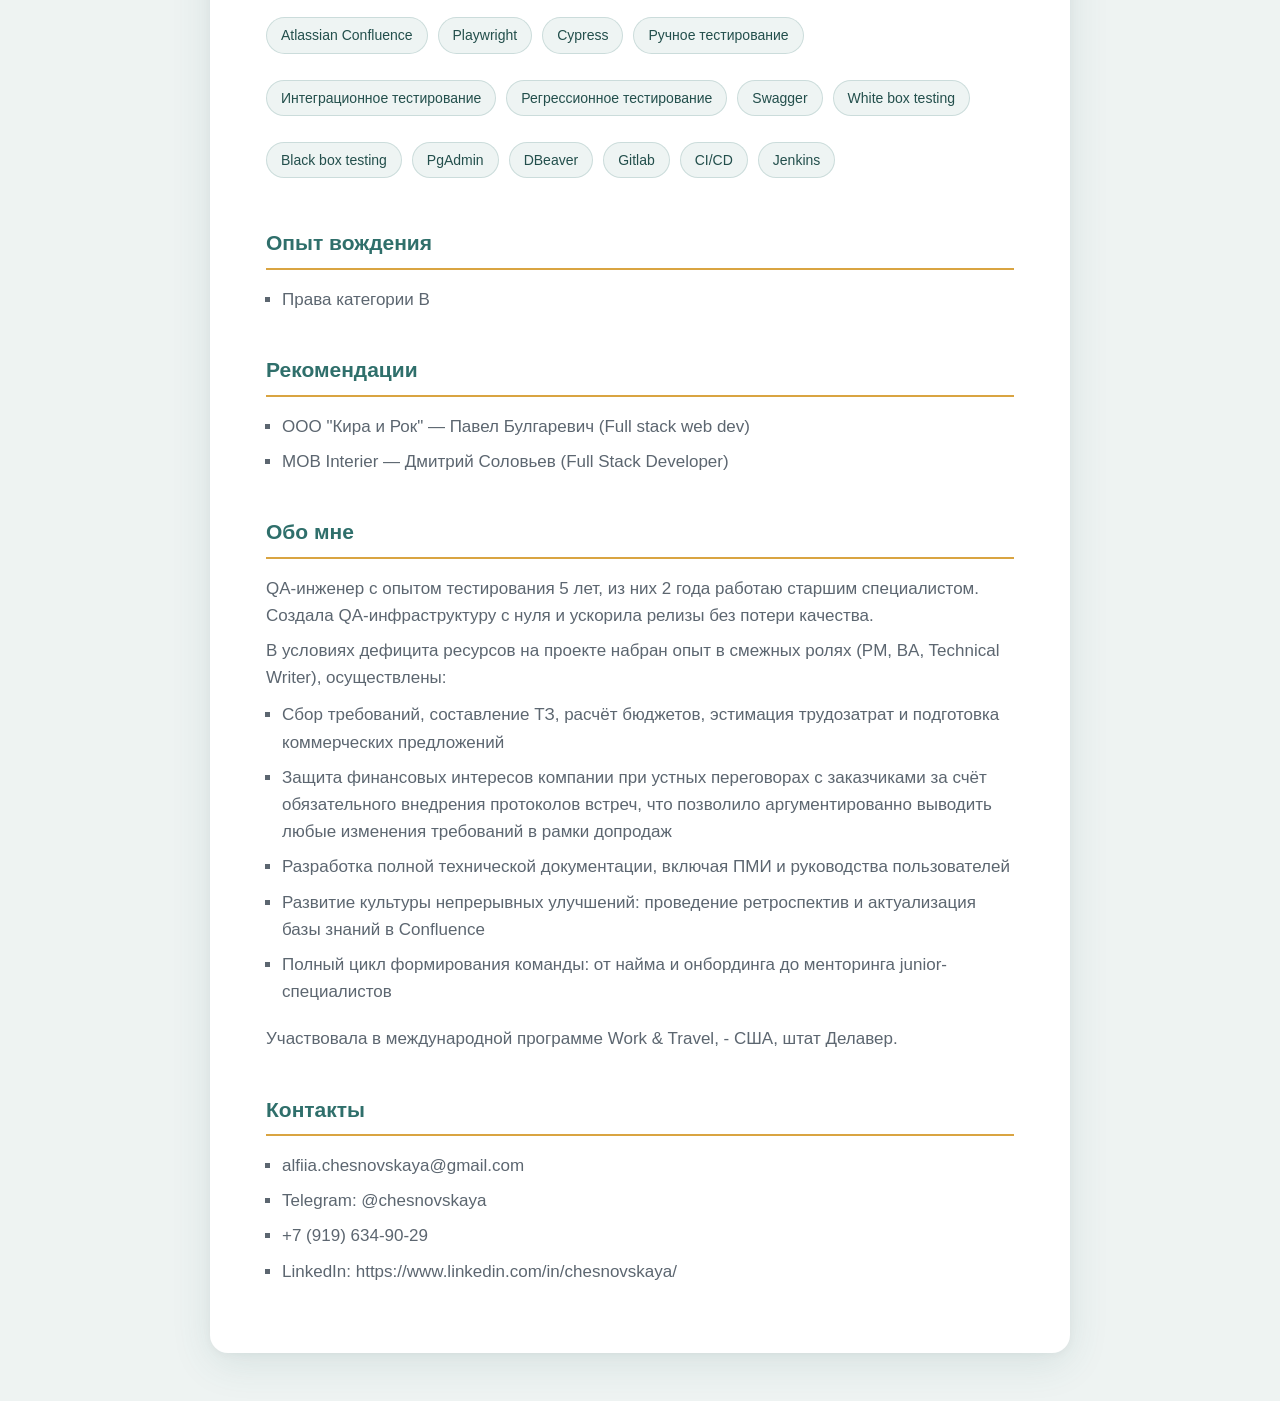
==== commit f5c8b080: "Update index.html" ====
--- a/index.html
+++ b/index.html
@@ -9,140 +9,164 @@
 </head>
 <body>
   <h1 class="heading-top">Чесновская Альфия Анваровна</h1>
-<img src="photo4resume.png" alt="photo4resume" width="250">
+  <img src="photo4resume.png" alt="photo4resume" width="250">
 
-<h3 class="heading-middle">QA-инженер</h3>
-<ul type="square">
-  <li class="italics par">Специализация: Тестировщик</li>
-  <li class="italics par">Тип занятости: полная занятость</li>
-  <li class="italics par">Формат работы: удалённо</li>
-</ul>
+  <h3 class="heading-middle">QA Lead / Старший специалист по тестированию ПО</h3>
+  <ul type="square">
+    <li class="italics par">Тип занятости: полная занятость</li>
+    <li class="italics par">Формат работы: удалённо</li>
+    <li class="italics par">Готова к редким командировкам</li>
+  </ul>
 
-<h3 class="heading-middle">Опыт работы — 4 года 9 месяцев</h3>
+  <h3 class="heading-middle">Опыт работы — 4 года 9 месяцев</h3>
 
-<h4 class="par">Май 2023 — настоящее время (3 года 3 месяца)</h4>
-<p class="par"><strong>ООО "БРЕНД 42"</strong> — Старший специалист по тестированию ПО (Web/Mobile/Desktop)</p>
-<p class="par">Более 3-х лет занимаюсь тестированием и сопровождением масштабных систем федерального и коммерческого уровня (аудитория >600 тыс. пользователей). Работаю в команде (3 QA + Тимлид) по Kanban...</p>
-<p class="par">Основные обязанности:</p>
-<ul type="square">
-  <li class="par">Организация и оптимизация QA-процессов</li>
-  <li class="par">Тестирование фронтенда и бэкенда: web, mobile, API</li>
-  <li class="par">Анализ требований, оценка трудозатрат и сроков тестирования</li>
-  <li class="par">Формирование тест-документации (Qase, Jira, Test IT)</li>
-  <li class="par">Поддержка смоук/регресс-тестов, сопровождение релизов</li>
-  <li class="par">Техники тест-дизайна: классы эквивалентности, граничные значения, pairwise, таблицы принятия решений</li>
-  <li class="par">Функциональное, регрессионное, smoke, UX/UI, нагрузочное тестирование</li>
-  <li class="par">Тестирование API (REST, GraphQL) в Postman, Swagger</li>
-  <li class="par">SQL (PostgreSQL — PgAdmin, MySQL — Workbench)</li>
-  <li class="par">Нагрузочные тесты в JMeter, метрики в Grafana</li>
-  <li class="par">DevTools, Fiddler для анализа трафика и багов</li>
-  <li class="par">CI/CD: пайплайны в GitLab</li>
-</ul>
-<p class="par">Достижения:</p>
-<ul type="square">
-  <li class="par">Полный цикл тестирования для 6+ высоконагруженных систем</li>
-  <li class="par">Сокращение багов в продакшене за счёт системного подхода к регрессии</li>
-  <li class="par">Выстроен процесс нагрузочного тестирования с нуля, снижены ошибки 5xx</li>
-  <li class="par">Менторство младших QA, инструкции в Confluence</li>
-</ul>
-<p class="par">Стек:</p>
-<ul type="square">
-  <li class="italics par">TMS: Jira, Qase, TestRail, Test IT, ActiveCollab</li>
-  <li class="italics par">CI/CD: GitLab </li>
-  <li class="italics par">API: Postman, Swagger, REST, GraphQL</li>
-  <li class="italics par">SQL и БД: PostgreSQL (PgAdmin), MySQL (Workbench)</li>
-  <li class="italics par">Автотесты: Playwright / Cypress (JavaScript)</li>
-  <li class="italics par">Нагрузочное тестирование: JMeter, Grafana</li>
-  <li class="italics par">Логирование/анализ: DevTools, Fiddler, Grafana</li>
-  <li class="italics par">Прочее: Android Studio, Figma, PixelPerfect, Confluence</li>
-</ul>
+  <h4 class="par">Май 2023 — настоящее время (3 года 3 месяца)</h4>
+  <p class="par"><strong>ООО "БРЕНД 42"</strong> — Старший специалист по тестированию ПО (Web/Mobile/Desktop)</p>
+  <p class="par">Тестирование и сопровождение масштабных систем федерального и коммерческого уровня (аудитория &gt;600 тыс. пользователей). Тесное взаимодействие по Kanban с тестировщиками, командой разработки, дизайнером, аналитиками, менеджерами проектов.</p>
 
-<h4 class="par">Ноябрь 2021 — Май 2023 (1 год 7 месяцев)</h4>
-<p class="par"><strong>ООО "Кира и Рок"</strong> — Специалист по тестированию ПО (Web/Mobile/Desktop), kirarock.team/</p>
-<p class="par">Тестировала: web-проекты (DevTools), API (Postman), мобильные приложения Android/iOS, SRM на Bitrix24.</p>
-<p class="par">Оформляла: тест-планы, чек-листы/тест-кейсы (TestRail, Qase.io), баг-репорты (ActiveCollab), отчёты по тестированию.</p>
+  <p class="par">Достижения:</p>
+  <ul type="square">
+    <li class="par">Реализовала полный цикл тестирования для 6 высоконагруженных систем, на сопровождении — 12 проектов</li>
+    <li class="par">Выстроила процесс нагрузочного тестирования с нуля: выявлены узкие места, повышена стабильность продукта, снижено количество ошибок 5xx</li>
+    <li class="par">Сократила количество багов в продакшене за счёт системного подхода к регрессии</li>
+    <li class="par">Выступаю в роли «играющего тренера»: обучаю младших QA, участвую в найме и онбординге, веду инструкции и регламенты в Confluence</li>
+  </ul>
 
-<h3 class="heading-middle">Образование</h3>
-<table>
-  <tr><th class="par">Год</th><th class="par">Учебное заведение</th><th class="par">Специализация</th></tr>
-  <tr>
-    <td class="par">2012</td>
-    <td class="par">ФГБОУ ВПО «Казанский национальный исследовательский технологический университет»</td>
-    <td class="par">Экономика и управление на предприятии, Экономист-менеджер</td>
-  </tr>
-</table>
+  <p class="par">Основные обязанности:</p>
+  <ul type="square">
+    <li class="par">Организация и оптимизация QA-процессов: тест-стратегия, распределение задач, планирование, метрики качества, прозрачность процессов, актуализация матрицы трассировки</li>
+    <li class="par">Тестирование фронтенда и бэкенда: web, mobile (iOS/Android), API (REST, GraphQL) в Postman, Swagger</li>
+    <li class="par">Функциональное, регрессионное, smoke, UX/UI и нагрузочное тестирование</li>
+    <li class="par">Техники тест-дизайна: классы эквивалентности, граничные значения, pairwise, таблицы принятия решений, тестирование состояний и переходов</li>
+    <li class="par">Оформление тестовой технической документации: тест-планов, чек-листов, тест-кейсов (Qase, Jira, Test IT); ПМИ (Программы и методики испытаний); отчётов тест-ранов по релизам, регрессу и нагрузочному тестированию</li>
+    <li class="par">Поддержка актуальности смоук- и регресс-тестов, сопровождение релизов</li>
+    <li class="par">Прогон коллекций в Postman</li>
+    <li class="par">Создание/изменение БД с SQL (PostgreSQL — PgAdmin, MySQL — Workbench)</li>
+    <li class="par">Анализ логов и трафика (DevTools, Fiddler)</li>
+    <li class="par">Нагрузочные тесты в JMeter, анализ метрик в Grafana</li>
+    <li class="par">CI/CD: актуализация автотестов в GitLab</li>
+    <li class="par">Применение claude.ai</li>
+  </ul>
 
-<p class="par">Повышение квалификации, курсы:</p>
-<table>
-  <tr><th class="par">Год</th><th class="par">Учебное заведение</th><th class="par">Специализация</th></tr>
-  <tr>
-    <td class="par">2021</td>
-    <td class="par">ФГАОУ ВО «Казанский (Приволжский) федеральный университет» / ФГАОУ ВО «Национальный исследовательский Томский государственный университет»</td>
-    <td class="par">«Специалист по управлению качеством программного обеспечения»</td>
-  </tr>
-  <tr>
-    <td class="par">2018</td>
-    <td class="par">Центр дополнительного профессионального образования и сертификации / Региональное агентство развития квалификаций</td>
-    <td class="par">Сметное дело в строительстве</td>
-  </tr>
-</table>
+  <p class="par">Стек:</p>
+  <ul type="square">
+    <li class="italics par">TMS: Jira, Qase, TestRail, Test IT, ActiveCollab</li>
+    <li class="italics par">CI/CD: GitLab</li>
+    <li class="italics par">API: Postman, Swagger, REST, GraphQL</li>
+    <li class="italics par">SQL и БД: PostgreSQL (PgAdmin), MySQL (Workbench)</li>
+    <li class="italics par">Автотесты: Playwright / Cypress (JavaScript)</li>
+    <li class="italics par">Нагрузочное тестирование: JMeter</li>
+    <li class="italics par">Логирование/анализ: DevTools, Fiddler, Grafana</li>
+    <li class="italics par">Прочее: Android Studio, Figma, PixelPerfect, Confluence</li>
+  </ul>
 
-<h3 class="heading-middle">Навыки</h3>
-<p class="par">Знание языков: Русский — Родной; Английский — B2 — Средний</p>
-<ul type="square">
-  <li class="italics par">DevTools</li>
-  <li class="italics par">Atlassian Jira</li>
-  <li class="italics par">HTML</li>
-  <li class="italics par">API</li>
-  <li class="italics par">SQL</li>
-  <li class="italics par">Git</li>
-  <li class="italics par">Apache JMeter</li>
-  <li class="italics par">JSON</li>
-  <li class="italics par">Функциональное тестирование</li>
-  <li class="italics par">CSS</li>
-  <li class="italics par">Agile</li>
-  <li class="italics par">REST</li>
-  <li class="italics par">Postman</li>
-  <li class="italics par">Figma</li>
-  <li class="italics par">Scrum</li>
-  <li class="italics par">Atlassian Confluence</li>
-  <li class="italics par">Playwright</li>
-  <li class="italics par">Cypress</li>
-  <li class="italics par">Ручное тестирование</li>
-  <li class="italics par">Интеграционное тестирование</li>
-  <li class="italics par">Регрессионное тестирование</li>
-  <li class="italics par">Swagger</li>
-  <li class="italics par">White box testing</li>
-  <li class="italics par">Black box testing</li>
-  <li class="italics par">GitHub</li>
-  <li class="italics par">Gitlab</li>
-  <li class="italics par">Kibana</li>
-  <li class="italics par">CI/CD</li>
-</ul>
+  <h4 class="par">Ноябрь 2021 — Май 2023 (1 год 7 месяцев)</h4>
+  <p class="par"><strong>ООО "Кира и Рок"</strong> — Специалист по тестированию ПО (Web/Mobile/Desktop), kirarock.team/</p>
+  <p class="par">Тестирование:</p>
+  <ul type="square">
+    <li class="par">Web в DevTools</li>
+    <li class="par">API в Postman</li>
+    <li class="par">Мобильные приложения на Android и iOS</li>
+    <li class="par">SRM на Bitrix24</li>
+    <li class="par">Вёрстки по макетам Figma</li>
+  </ul>
+  <p class="par">Оформление:</p>
+  <ul type="square">
+    <li class="par">Эстимации трудозатрат на старте проекта и в ходе сопровождения</li>
+    <li class="par">Тест-планов по ТЗ (техническому заданию)</li>
+    <li class="par">Чек-листов, тест-кейсов в системах TestRail, Qase.io</li>
+    <li class="par">Баг-репортов в ActiveCollab</li>
+    <li class="par">Отчётов по релизам и регрессу для заказчика</li>
+  </ul>
 
-<h3 class="heading-middle">Опыт вождения</h3>
-        <ul type="square">
-            <li class="par">Права категории B</li>
-        </ul>
+  <h3 class="heading-middle">Образование</h3>
+  <table>
+    <tr><th class="par">Год</th><th class="par">Учебное заведение</th><th class="par">Специализация</th></tr>
+    <tr>
+      <td class="par">2012</td>
+      <td class="par">ФГБОУ ВПО «Казанский национальный исследовательский технологический университет»</td>
+      <td class="par">Экономика и управление на предприятии, Экономист-менеджер</td>
+    </tr>
+  </table>
 
-<h3 class="heading-middle">Рекомендации</h3>
-<ul type="square">
-  <li class="par">ООО "Кира и Рок" — Павел Булгаревич (Full stack web dev)</li>
-  <li class="par">MOB Interier — Дмитрий Соловьев (Full Stack Developer)</li>
-</ul>
+  <p class="par">Повышение квалификации, курсы:</p>
+  <table>
+    <tr><th class="par">Год</th><th class="par">Учебное заведение</th><th class="par">Специализация</th></tr>
+    <tr>
+      <td class="par">2021</td>
+      <td class="par">ФГАОУ ВО «Казанский (Приволжский) федеральный университет» / ФГАОУ ВО «Национальный исследовательский Томский государственный университет»</td>
+      <td class="par">«Специалист по управлению качеством программного обеспечения»</td>
+    </tr>
+    <tr>
+      <td class="par">2018</td>
+      <td class="par">Центр дополнительного профессионального образования и сертификации / Региональное агентство развития квалификаций</td>
+      <td class="par">Сметное дело в строительстве</td>
+    </tr>
+  </table>
 
-<h3 class="heading-middle">Обо мне</h3>
-   <p class="par">QA Инженер с коммерческим опытом более 4 лет. Специализируюсь на обеспечении качества IT-продуктов, тест-дизайне, функциональном, нагрузочном и API тестировании. Обучаюсь и обучаю коллег. Провожу собеседования.</p>
-   <p class="par">При необходимости беру на себя коммуникацию с клиентами, уточняю требования, согласовываю задачи.</p>
-   <p class="par">Стек и инструменты: DevTools, Postman, Swagger, JMeter, Grafana, Qase, TestRail, Test.it, ActiveCollab, PostgreSQL (PgAdmin), MySQL (Workbench), GitLab, Fiddler, Confluence, Android Studio.</p>
-   <p class="par">Участвовала в международной программе Work & Travel, 2011г. - США, штат Делавер.</p>
+  <h3 class="heading-middle">Навыки</h3>
+  <p class="par">Знание языков: Русский — Родной; Английский — B2 — Средне-продвинутый</p>
+  <ul type="square">
+    <li class="italics par">DevTools</li>
+    <li class="italics par">Atlassian Jira</li>
+    <li class="italics par">HTML</li>
+    <li class="italics par">API</li>
+    <li class="italics par">SQL</li>
+    <li class="italics par">Git</li>
+    <li class="italics par">Apache JMeter</li>
+    <li class="italics par">JSON</li>
+    <li class="italics par">Функциональное тестирование</li>
+    <li class="italics par">CSS</li>
+    <li class="italics par">Agile</li>
+    <li class="italics par">REST</li>
+    <li class="italics par">Postman</li>
+    <li class="italics par">Figma</li>
+    <li class="italics par">Scrum</li>
+    <li class="italics par">Atlassian Confluence</li>
+    <li class="italics par">Playwright</li>
+    <li class="italics par">Cypress</li>
+    <li class="italics par">Ручное тестирование</li>
+    <li class="italics par">Интеграционное тестирование</li>
+    <li class="italics par">Регрессионное тестирование</li>
+    <li class="italics par">Swagger</li>
+    <li class="italics par">White box testing</li>
+    <li class="italics par">Black box testing</li>
+    <li class="italics par">PgAdmin</li>
+    <li class="italics par">DBeaver</li>
+    <li class="italics par">Gitlab</li>
+    <li class="italics par">CI/CD</li>
+    <li class="italics par">Jenkins</li>
+  </ul>
 
-<h3 class="heading-middle">Контакты</h3>
-<ul type="square">
+  <h3 class="heading-middle">Опыт вождения</h3>
+  <ul type="square">
+    <li class="par">Права категории B</li>
+  </ul>
+
+  <h3 class="heading-middle">Рекомендации</h3>
+  <ul type="square">
+    <li class="par">ООО "Кира и Рок" — Павел Булгаревич (Full stack web dev)</li>
+    <li class="par">MOB Interier — Дмитрий Соловьев (Full Stack Developer)</li>
+  </ul>
+
+  <h3 class="heading-middle">Обо мне</h3>
+  <p class="par">QA-инженер с опытом тестирования 5 лет, из них 2 года работаю старшим специалистом. Создала QA-инфраструктуру с нуля и ускорила релизы без потери качества.</p>
+  <p class="par">В условиях дефицита ресурсов на проекте набран опыт в смежных ролях (PM, BA, Technical Writer), осуществлены:</p>
+  <ul type="square">
+    <li class="par">Сбор требований, составление ТЗ, расчёт бюджетов, эстимация трудозатрат и подготовка коммерческих предложений</li>
+    <li class="par">Защита финансовых интересов компании при устных переговорах с заказчиками за счёт обязательного внедрения протоколов встреч, что позволило аргументированно выводить любые изменения требований в рамки допродаж</li>
+    <li class="par">Разработка полной технической документации, включая ПМИ и руководства пользователей</li>
+    <li class="par">Развитие культуры непрерывных улучшений: проведение ретроспектив и актуализация базы знаний в Confluence</li>
+    <li class="par">Полный цикл формирования команды: от найма и онбординга до менторинга junior-специалистов</li>
+  </ul>
+  <p class="par">Участвовала в международной программе Work & Travel, - США, штат Делавер.</p>
+
+  <h3 class="heading-middle">Контакты</h3>
+  <ul type="square">
     <li class="par">alfiia.chesnovskaya@gmail.com</li>
-   <li class="par">Telegram: @chesnovskaya</li>
-   <li class="par">+7 (919) 634-90-29</li>
-   <li class="par">LinkedIn: https://www.linkedin.com/in/chesnovskaya/</li>
-</ul>
+    <li class="par">Telegram: @chesnovskaya</li>
+    <li class="par">+7 (919) 634-90-29</li>
+    <li class="par">LinkedIn: https://www.linkedin.com/in/chesnovskaya/</li>
+  </ul>
 </body>
 </html>
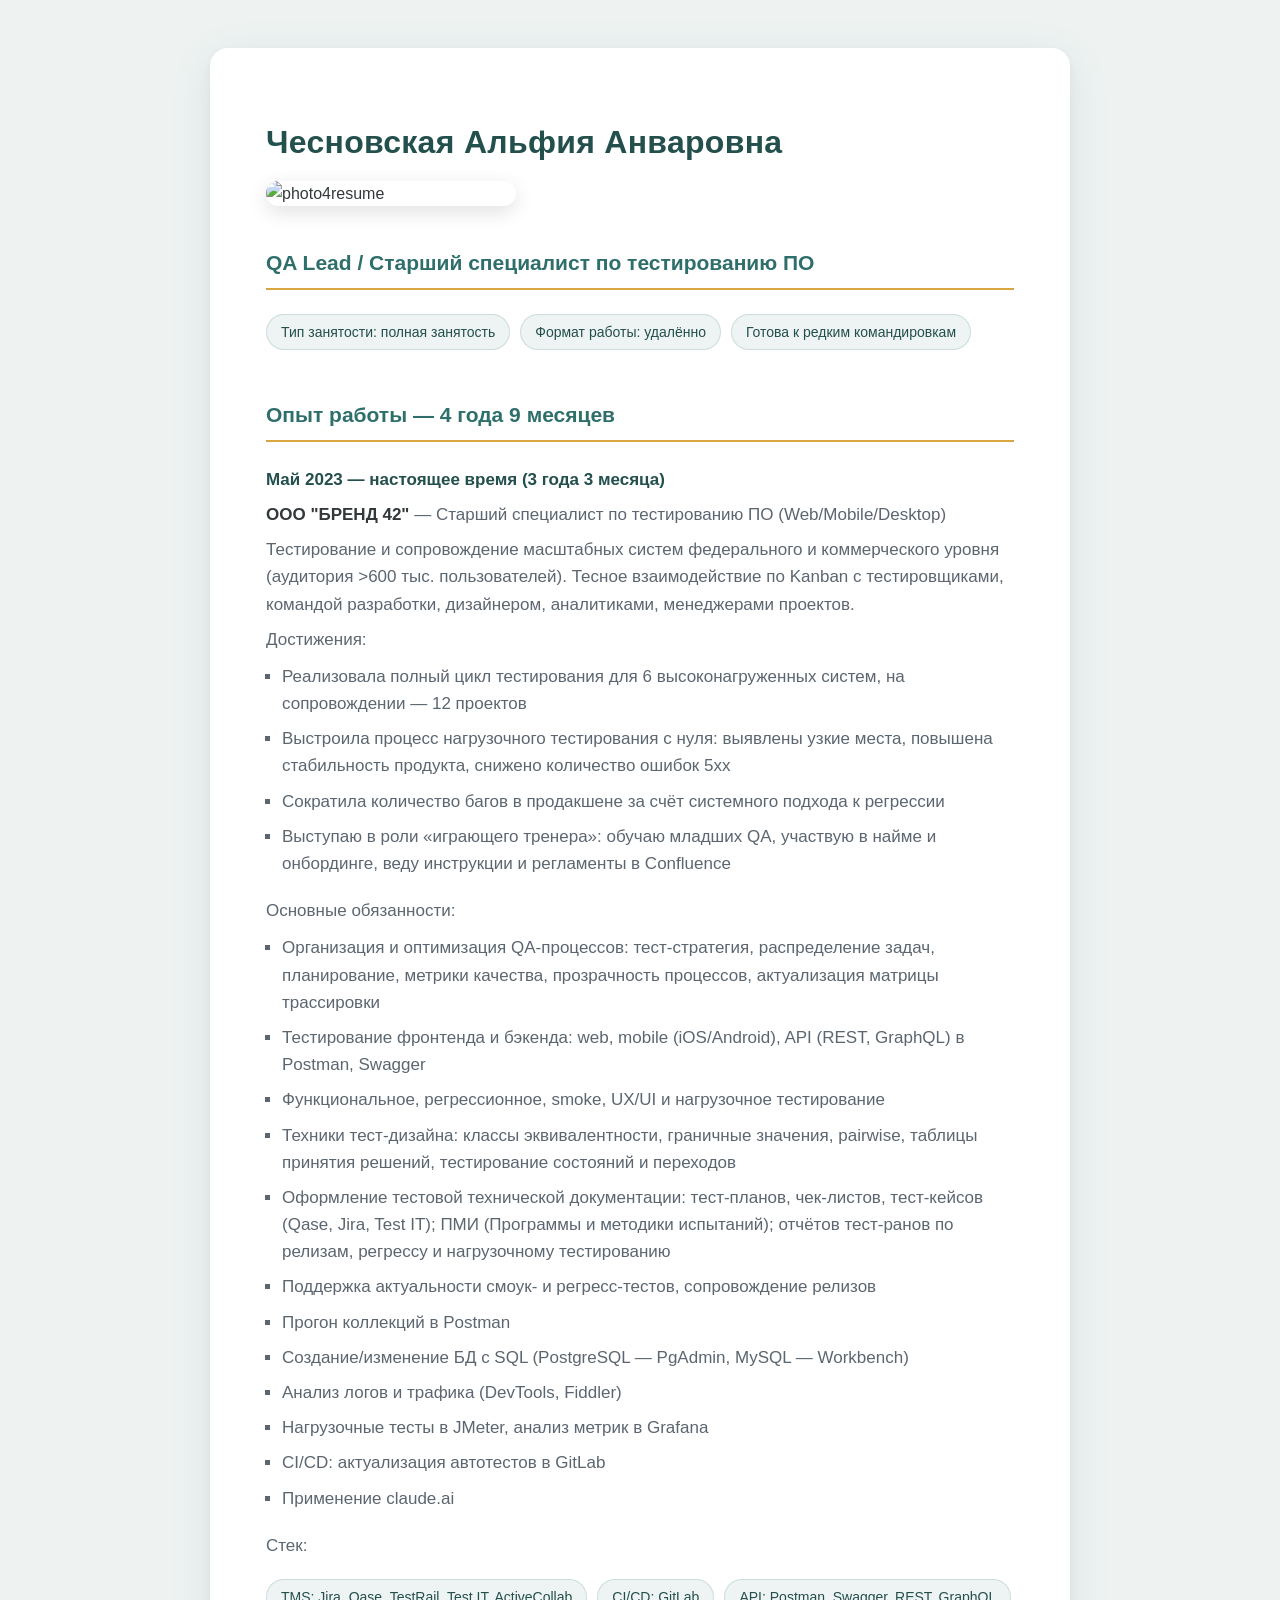
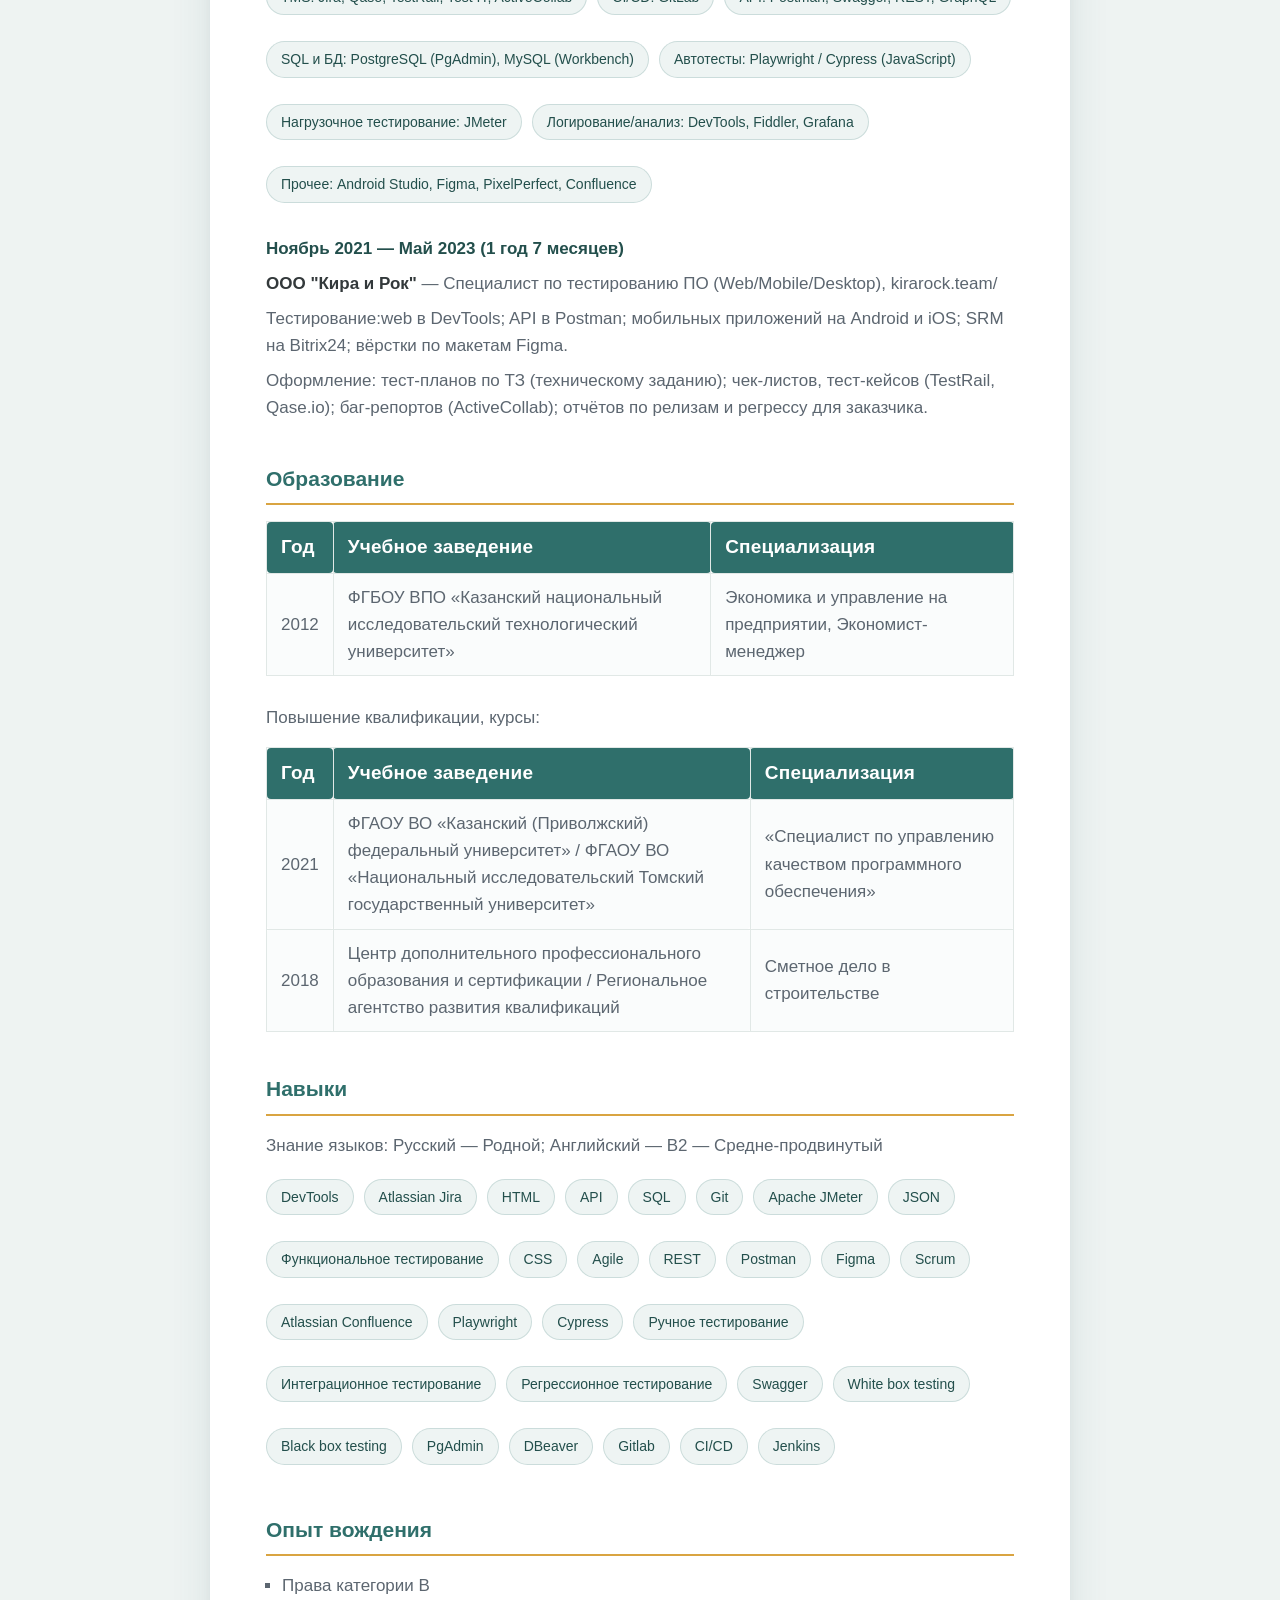
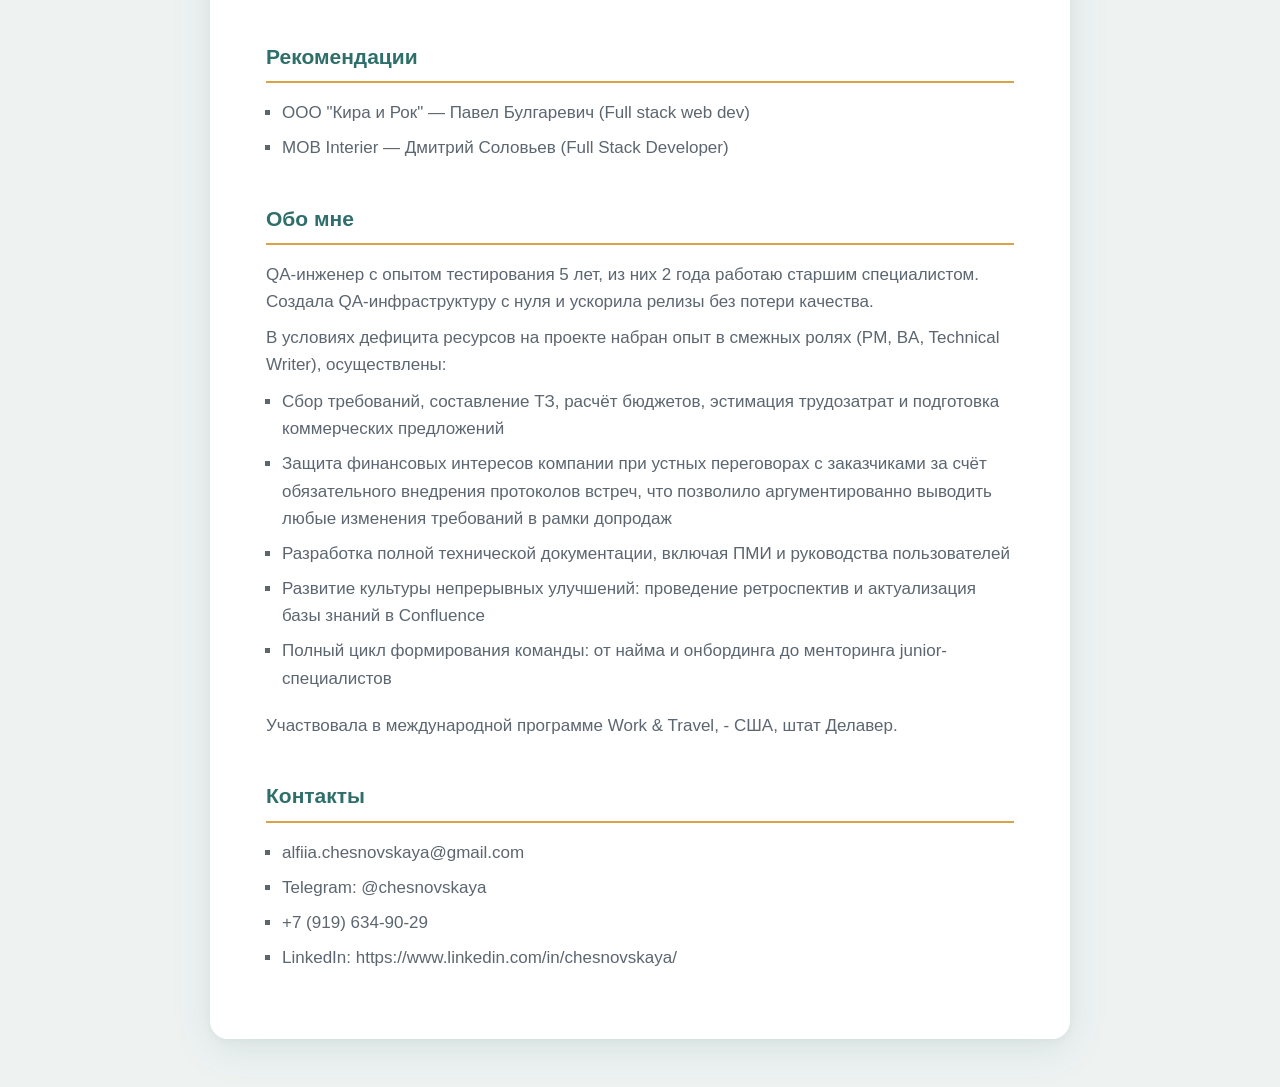
==== commit 5b5c24be: "Update index.html" ====
--- a/index.html
+++ b/index.html
@@ -62,23 +62,8 @@
 
   <h4 class="par">Ноябрь 2021 — Май 2023 (1 год 7 месяцев)</h4>
   <p class="par"><strong>ООО "Кира и Рок"</strong> — Специалист по тестированию ПО (Web/Mobile/Desktop), kirarock.team/</p>
-  <p class="par">Тестирование:</p>
-  <ul type="square">
-    <li class="par">Web в DevTools</li>
-    <li class="par">API в Postman</li>
-    <li class="par">Мобильные приложения на Android и iOS</li>
-    <li class="par">SRM на Bitrix24</li>
-    <li class="par">Вёрстки по макетам Figma</li>
-  </ul>
-  <p class="par">Оформление:</p>
-  <ul type="square">
-    <li class="par">Эстимации трудозатрат на старте проекта и в ходе сопровождения</li>
-    <li class="par">Тест-планов по ТЗ (техническому заданию)</li>
-    <li class="par">Чек-листов, тест-кейсов в системах TestRail, Qase.io</li>
-    <li class="par">Баг-репортов в ActiveCollab</li>
-    <li class="par">Отчётов по релизам и регрессу для заказчика</li>
-  </ul>
-
+  <p class="par">Тестирование:web в DevTools; API в Postman; мобильных приложений на Android и iOS; SRM на Bitrix24; вёрстки по макетам Figma.</p>
+  <p class="par">Оформление: тест-планов по ТЗ (техническому заданию); чек-листов, тест-кейсов (TestRail, Qase.io); баг-репортов (ActiveCollab); отчётов по релизам и регрессу для заказчика.</p>
   <h3 class="heading-middle">Образование</h3>
   <table>
     <tr><th class="par">Год</th><th class="par">Учебное заведение</th><th class="par">Специализация</th></tr>
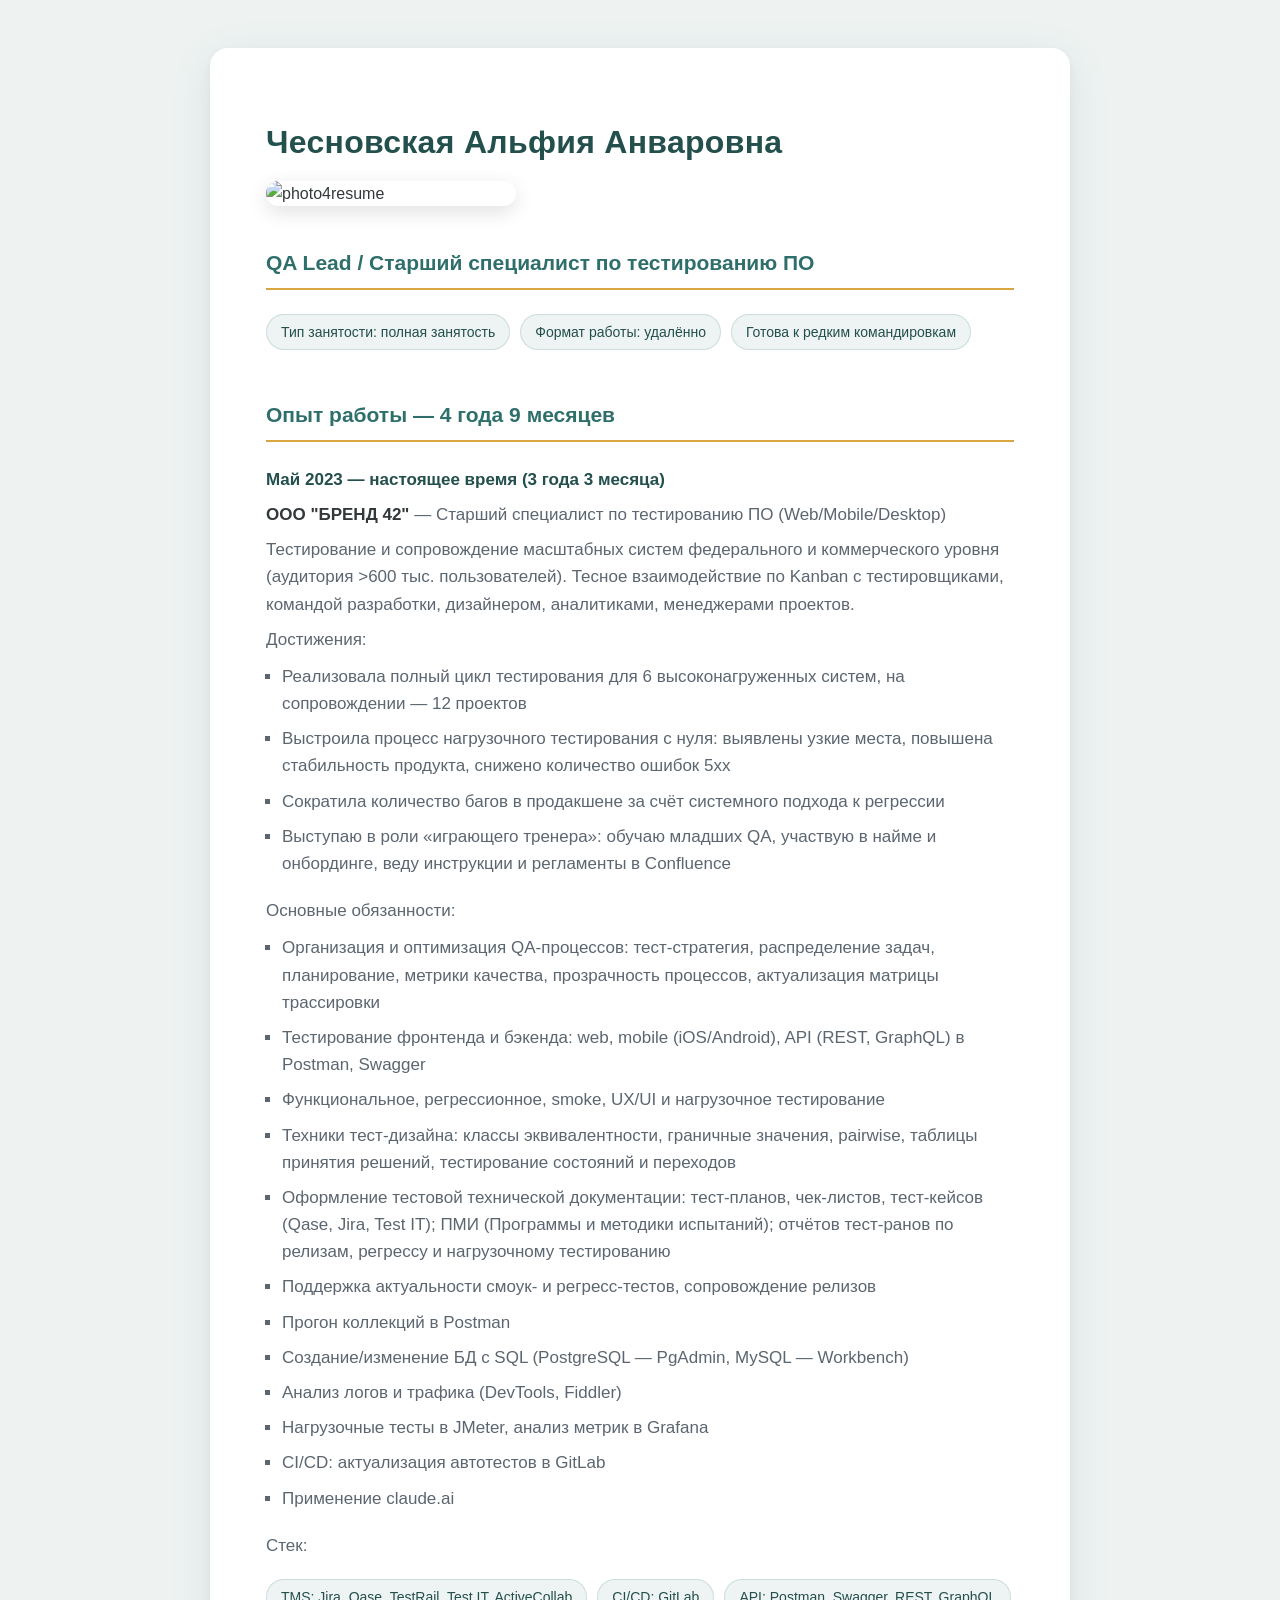
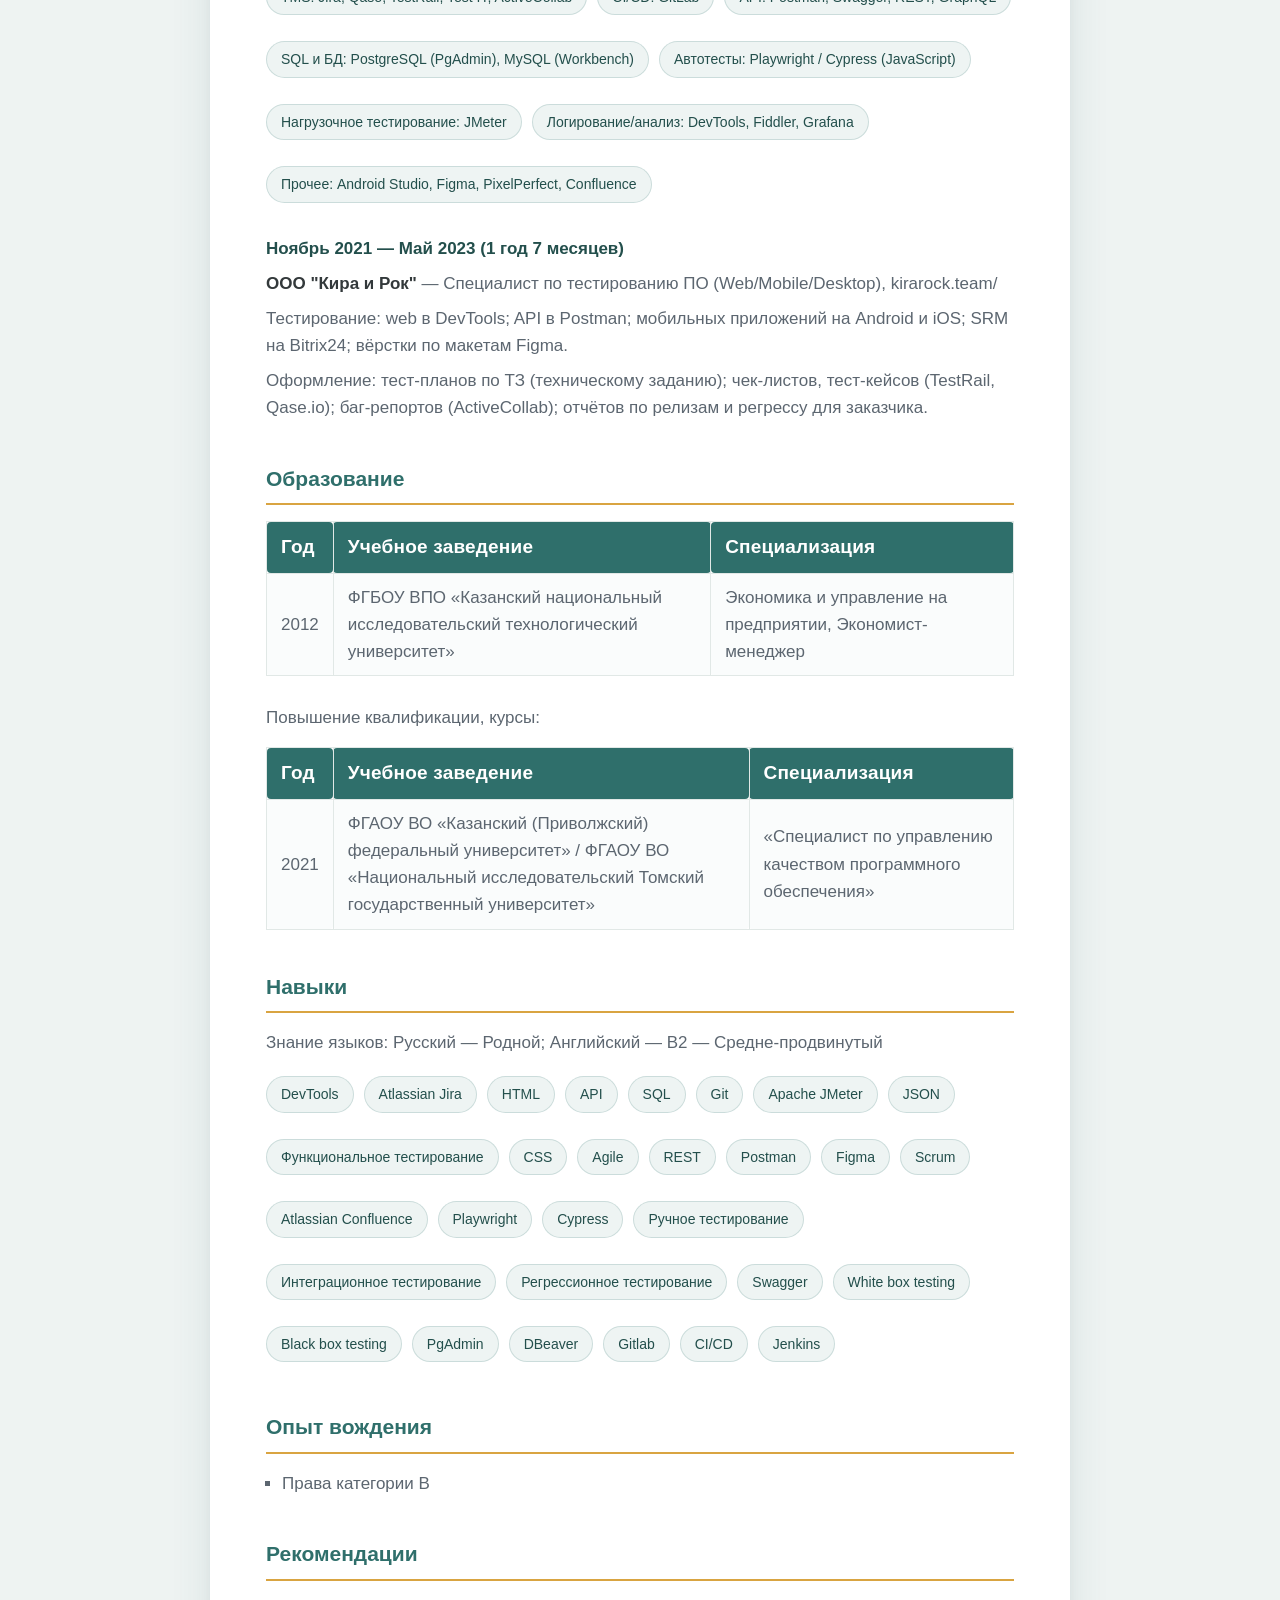
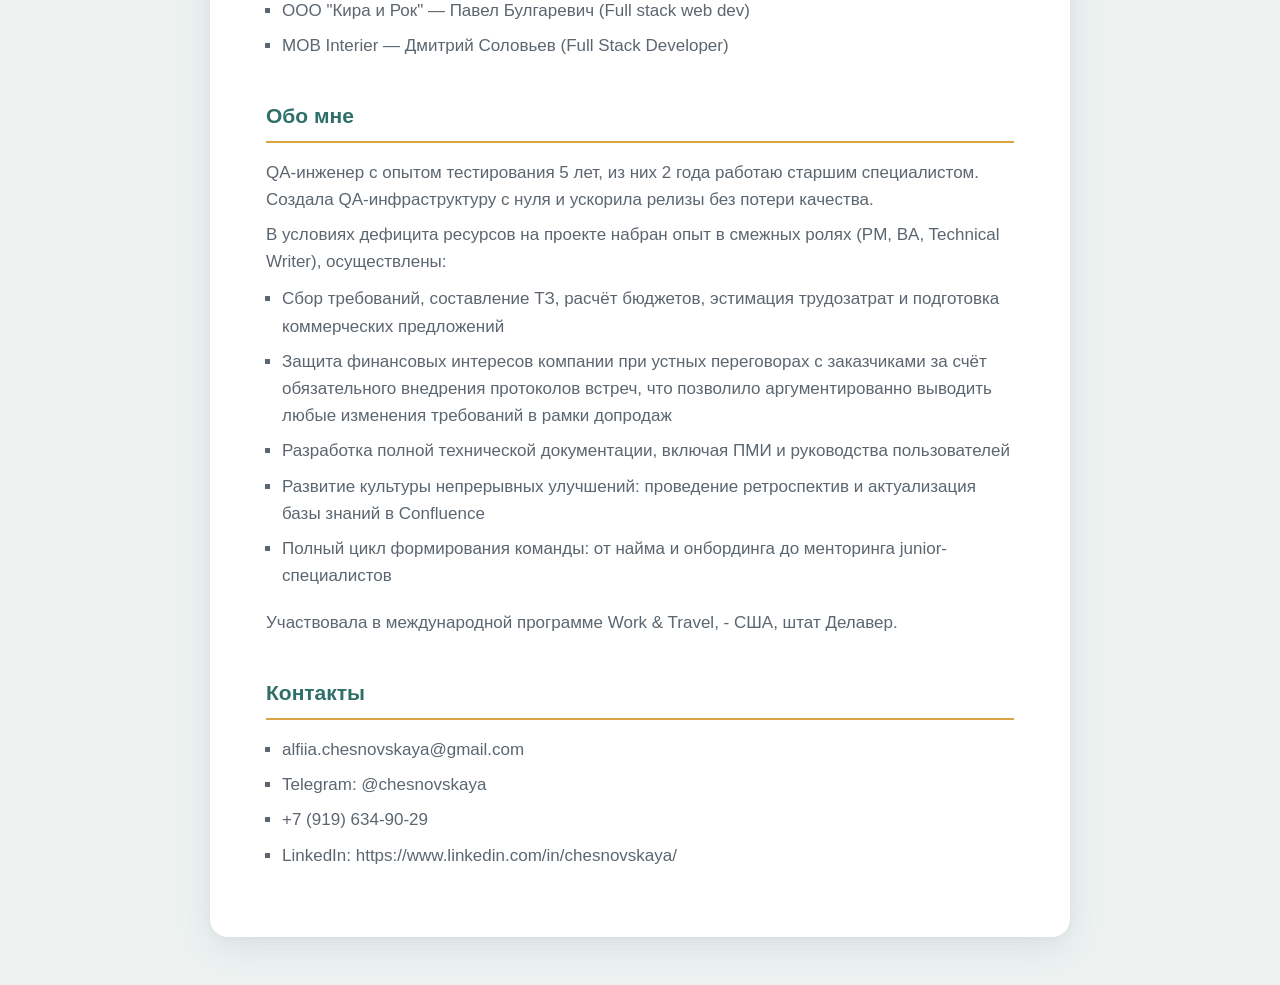
==== commit 8cc59770: "Update index.html" ====
--- a/index.html
+++ b/index.html
@@ -62,7 +62,7 @@
 
   <h4 class="par">Ноябрь 2021 — Май 2023 (1 год 7 месяцев)</h4>
   <p class="par"><strong>ООО "Кира и Рок"</strong> — Специалист по тестированию ПО (Web/Mobile/Desktop), kirarock.team/</p>
-  <p class="par">Тестирование:web в DevTools; API в Postman; мобильных приложений на Android и iOS; SRM на Bitrix24; вёрстки по макетам Figma.</p>
+  <p class="par">Тестирование: web в DevTools; API в Postman; мобильных приложений на Android и iOS; SRM на Bitrix24; вёрстки по макетам Figma.</p>
   <p class="par">Оформление: тест-планов по ТЗ (техническому заданию); чек-листов, тест-кейсов (TestRail, Qase.io); баг-репортов (ActiveCollab); отчётов по релизам и регрессу для заказчика.</p>
   <h3 class="heading-middle">Образование</h3>
   <table>
@@ -81,11 +81,6 @@
       <td class="par">2021</td>
       <td class="par">ФГАОУ ВО «Казанский (Приволжский) федеральный университет» / ФГАОУ ВО «Национальный исследовательский Томский государственный университет»</td>
       <td class="par">«Специалист по управлению качеством программного обеспечения»</td>
-    </tr>
-    <tr>
-      <td class="par">2018</td>
-      <td class="par">Центр дополнительного профессионального образования и сертификации / Региональное агентство развития квалификаций</td>
-      <td class="par">Сметное дело в строительстве</td>
     </tr>
   </table>
 
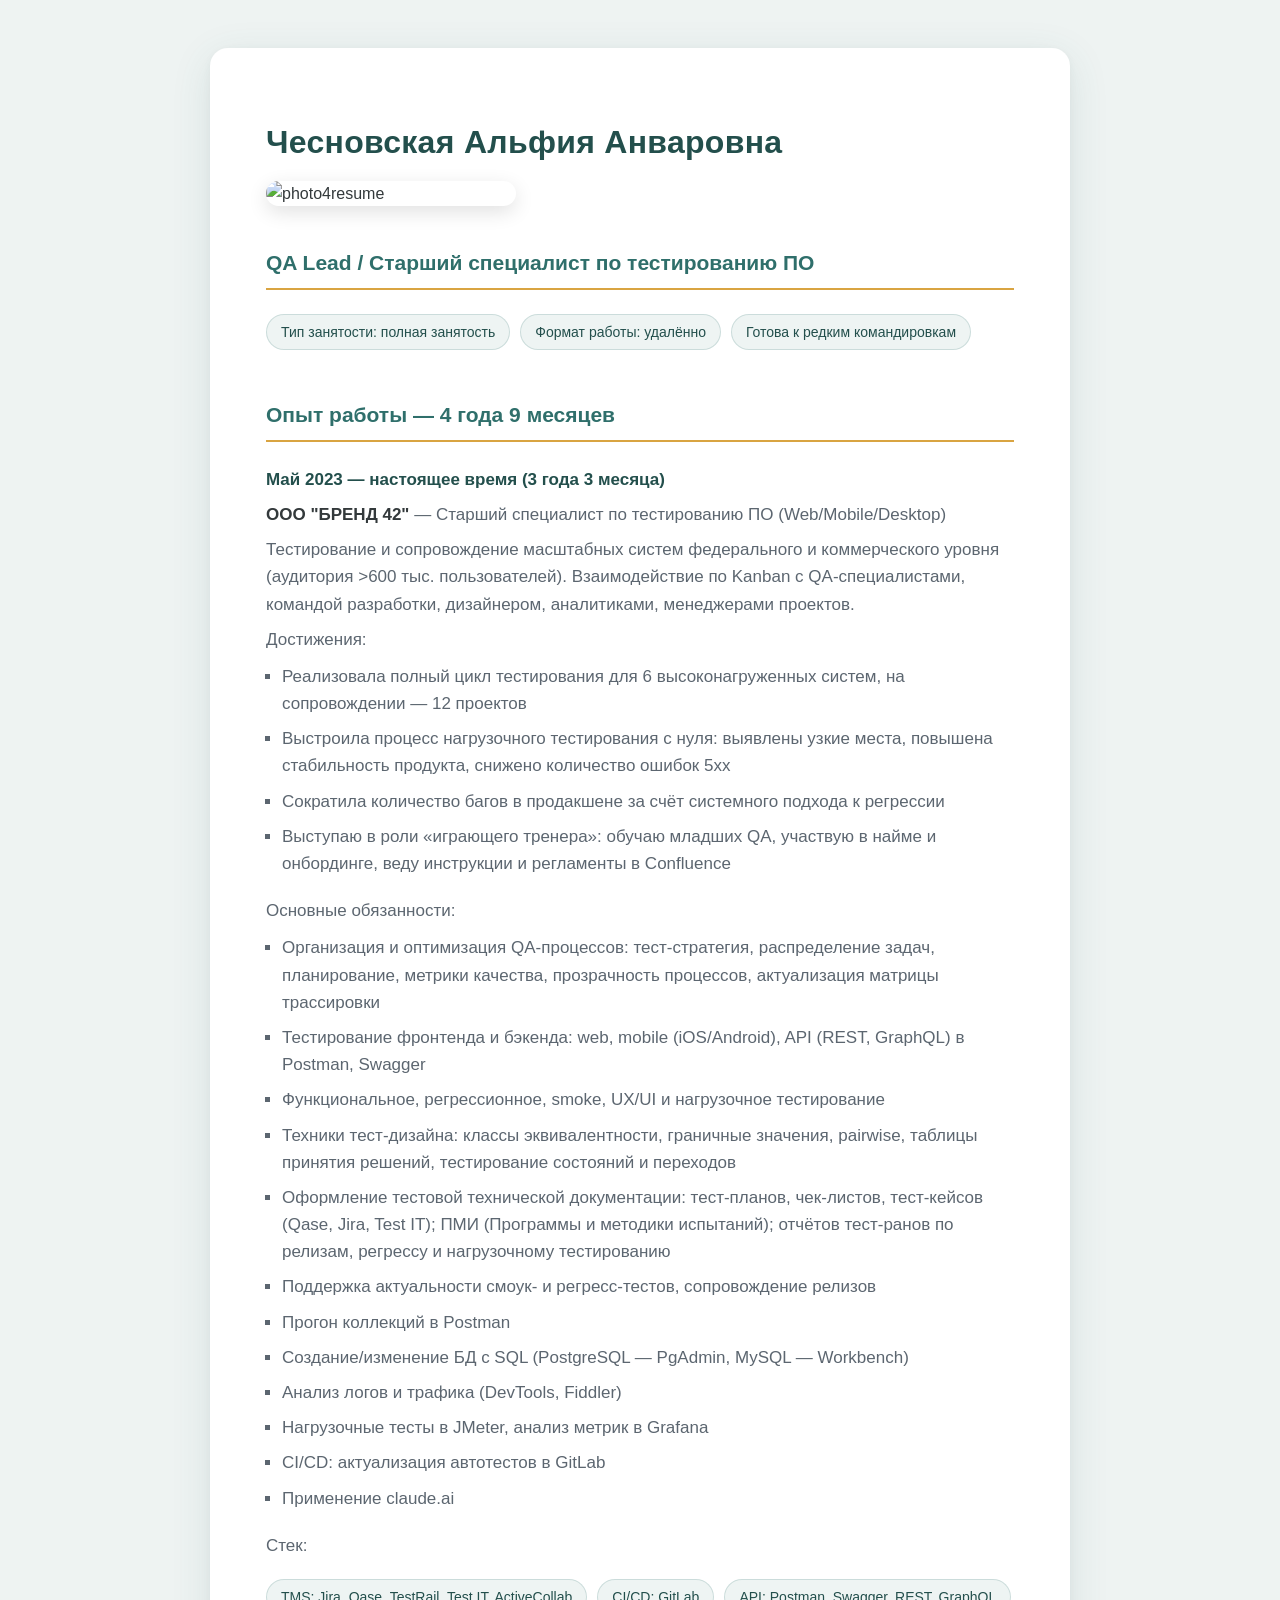
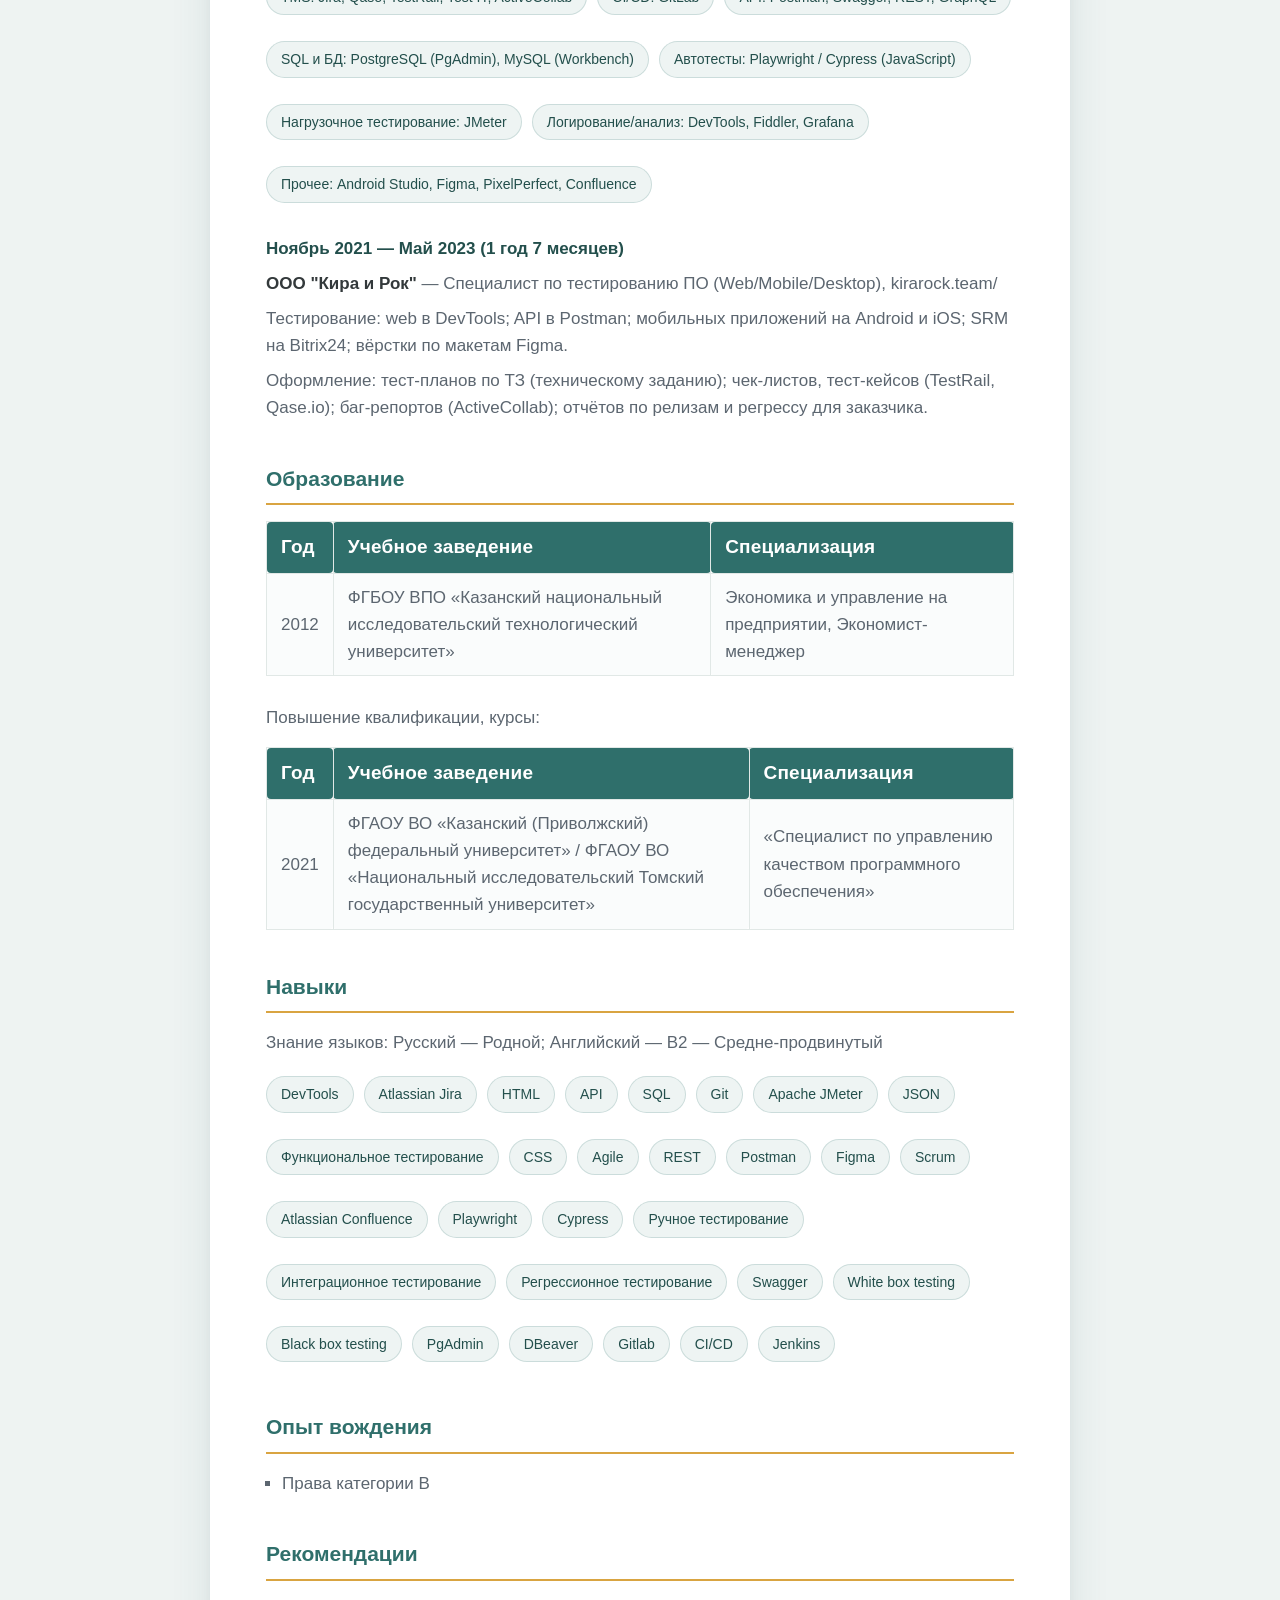
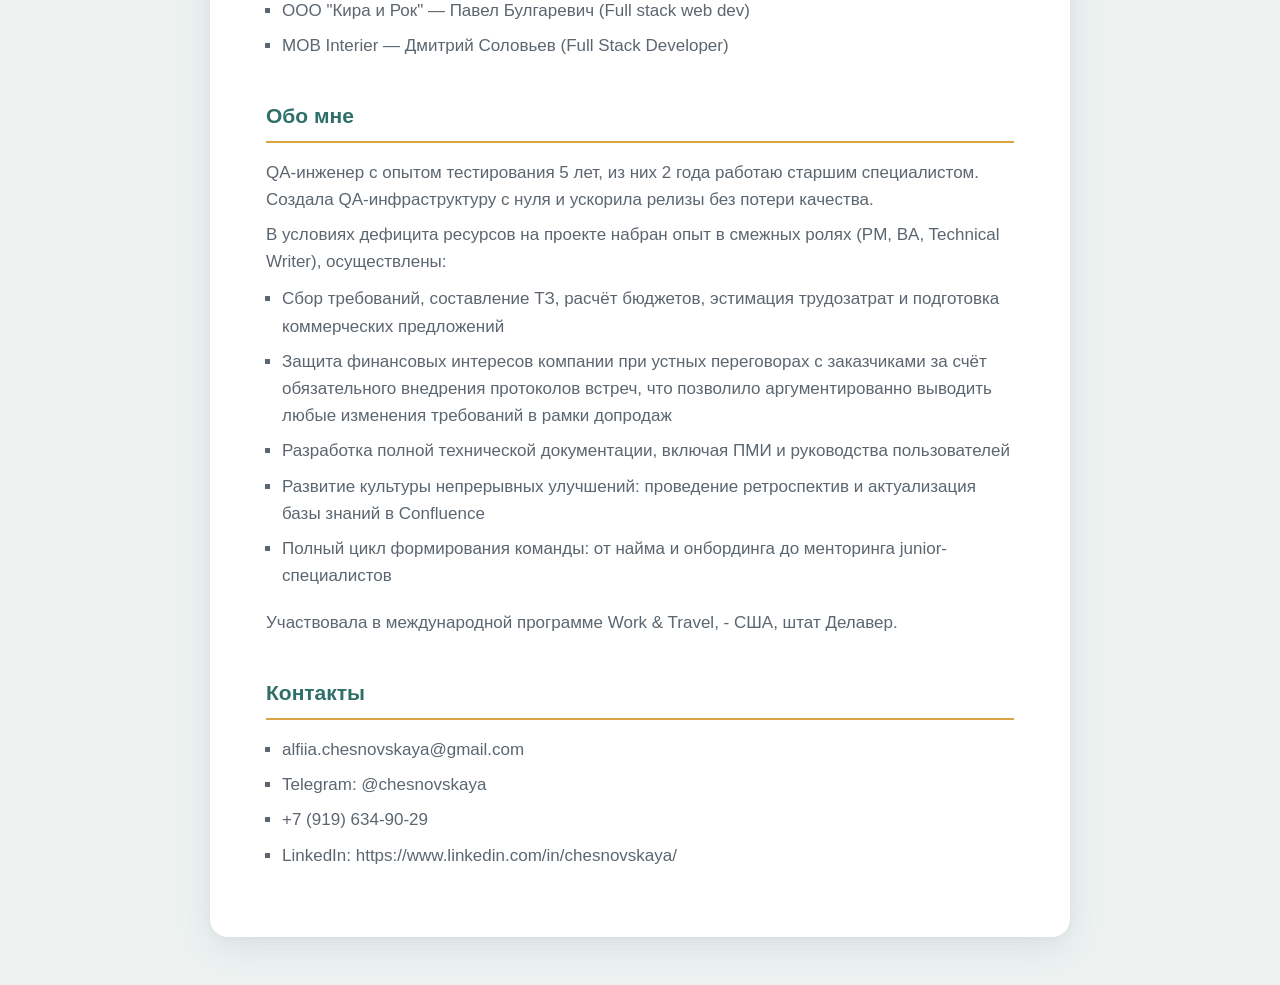
==== commit c4cd78fb: "Update index.html" ====
--- a/index.html
+++ b/index.html
@@ -22,7 +22,7 @@
 
   <h4 class="par">Май 2023 — настоящее время (3 года 3 месяца)</h4>
   <p class="par"><strong>ООО "БРЕНД 42"</strong> — Старший специалист по тестированию ПО (Web/Mobile/Desktop)</p>
-  <p class="par">Тестирование и сопровождение масштабных систем федерального и коммерческого уровня (аудитория &gt;600 тыс. пользователей). Тесное взаимодействие по Kanban с тестировщиками, командой разработки, дизайнером, аналитиками, менеджерами проектов.</p>
+  <p class="par">Тестирование и сопровождение масштабных систем федерального и коммерческого уровня (аудитория &gt;600 тыс. пользователей). Взаимодействие по Kanban с QA-специалистами, командой разработки, дизайнером, аналитиками, менеджерами проектов.</p>
 
   <p class="par">Достижения:</p>
   <ul type="square">
